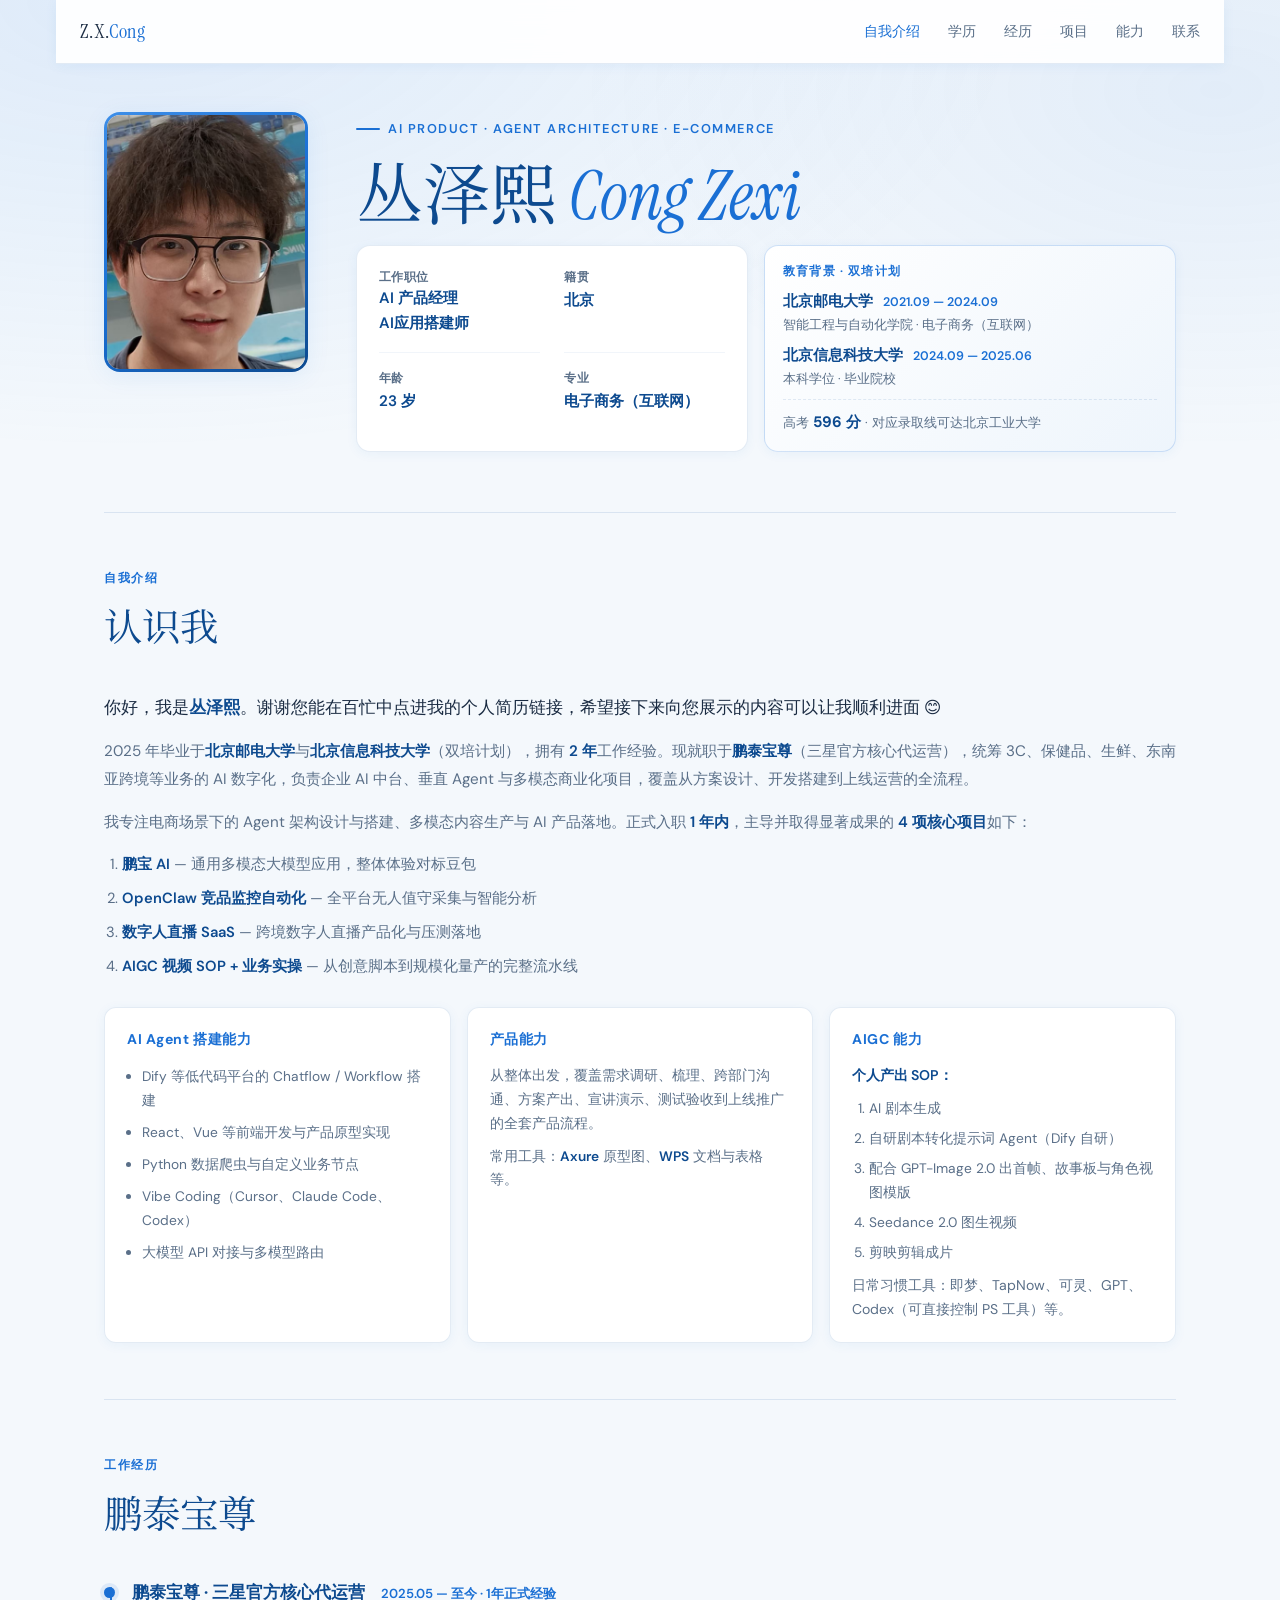
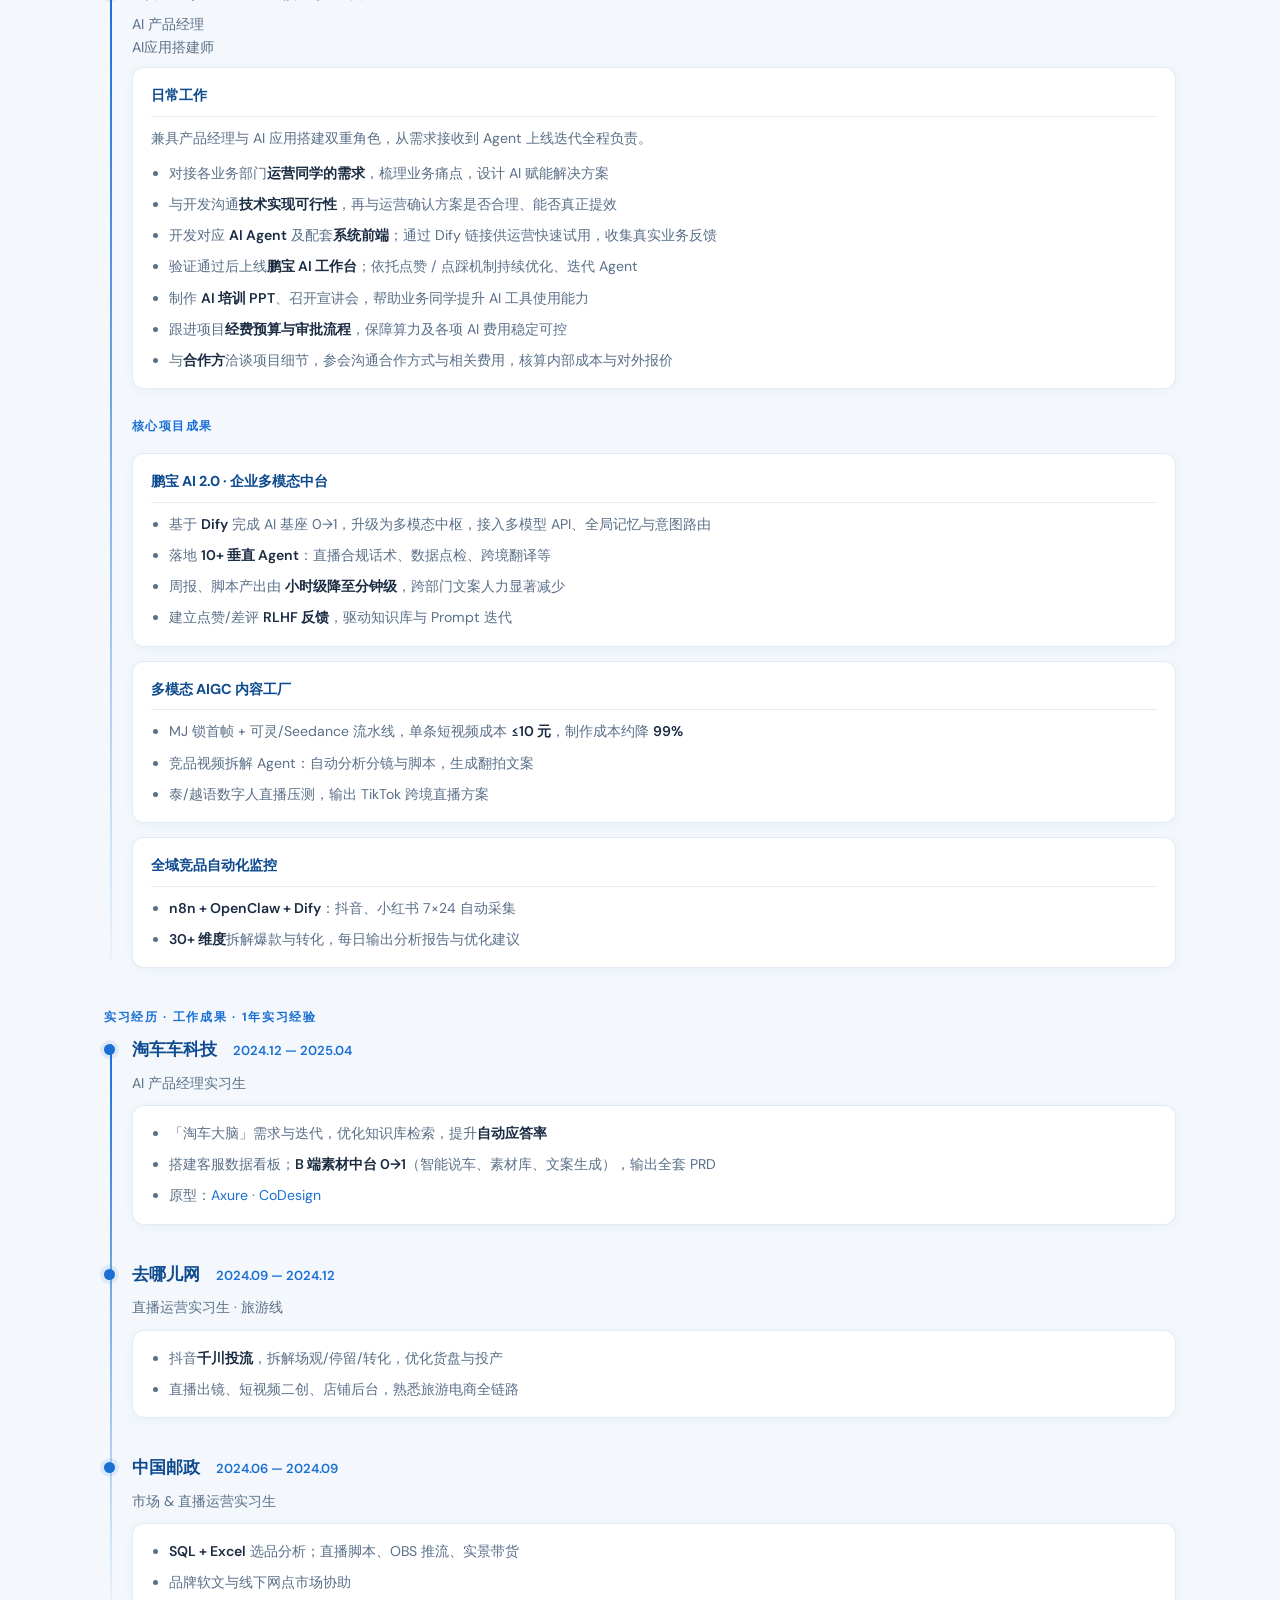
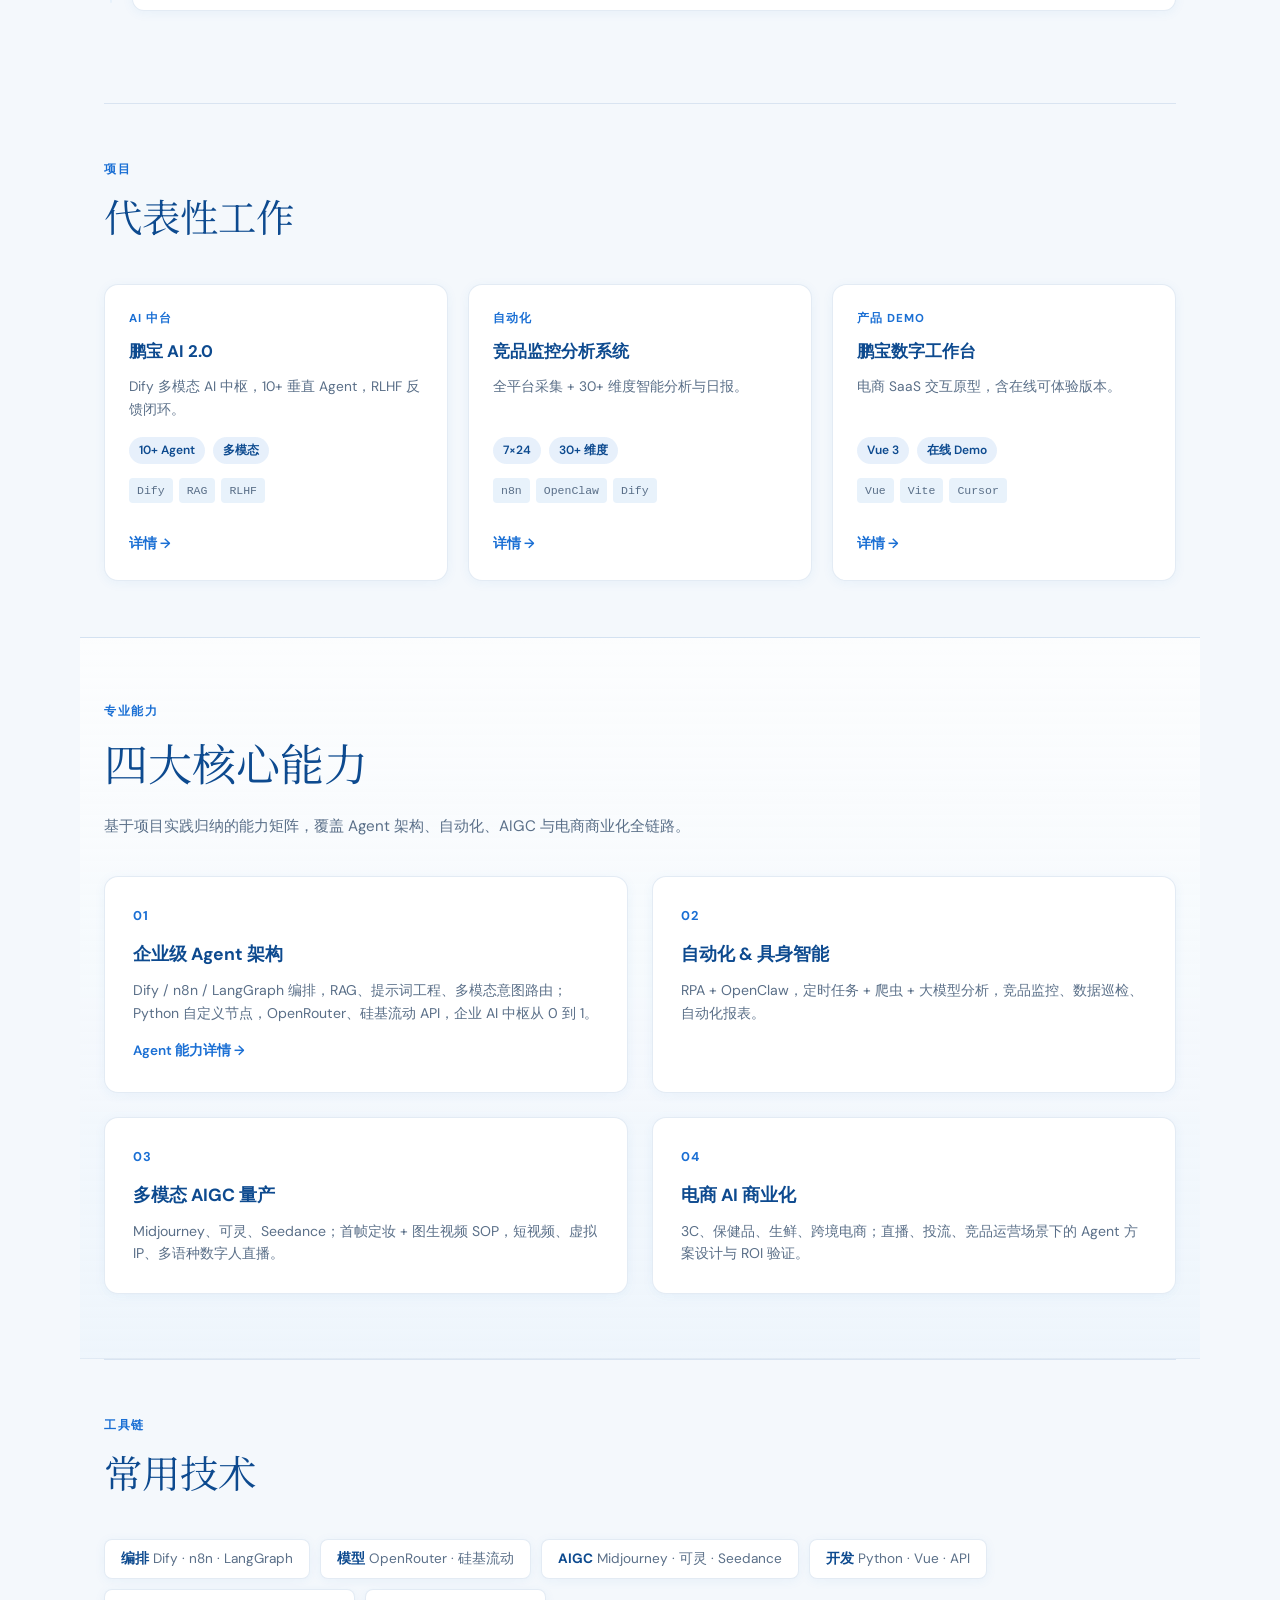
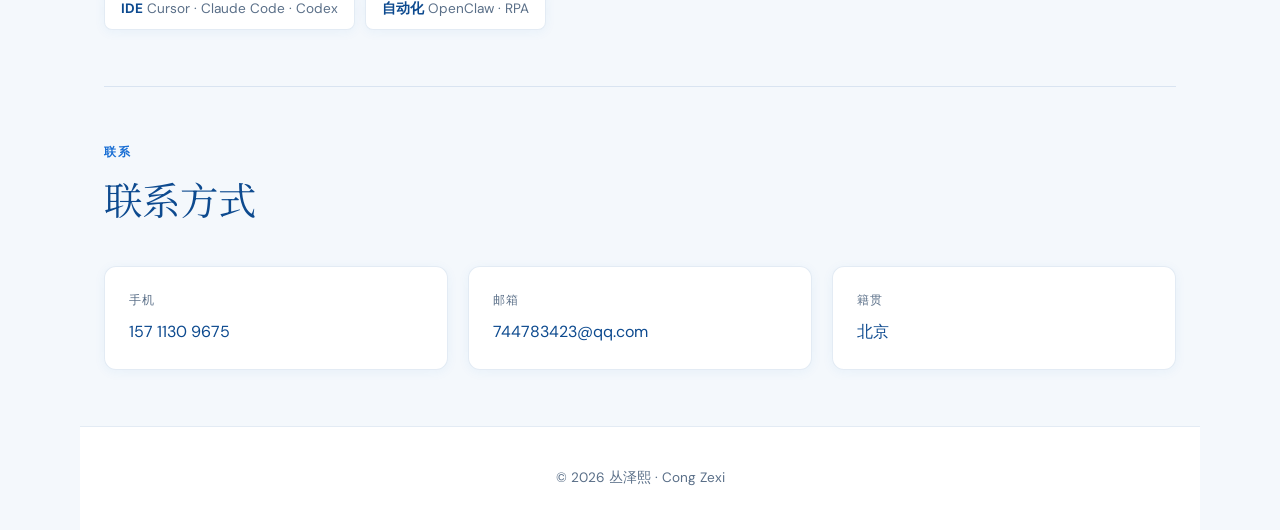
==== index.html @ 9f72c7e4 "Initial commit: personal resume site with project galleries Co-authored-by: Cursor <cursoragent@curs" ====
<!DOCTYPE html>
<html lang="zh-CN">
<head>
  <meta charset="UTF-8" />
  <meta name="viewport" content="width=device-width, initial-scale=1.0" />
  <meta name="description" content="丛泽熙 — AI 产品经理 & AI应用搭建师" />
  <title>丛泽熙 · AI 产品经理 & AI应用搭建师</title>
  <link rel="stylesheet" href="css/main.css" />
</head>
<body>
  <nav class="site-nav">
    <a class="brand" href="index.html">Z.X.<span>Cong</span></a>
    <button class="nav-toggle" aria-label="菜单">☰</button>
    <ul class="nav-links">
      <li><a href="#about" class="active">自我介绍</a></li>
      <li><a href="#education">学历</a></li>
      <li><a href="#experience">经历</a></li>
      <li><a href="#projects">项目</a></li>
      <li><a href="#capabilities">能力</a></li>
      <li><a href="#contact">联系</a></li>
    </ul>
  </nav>

  <main class="wrap">
    <header class="hero reveal">
      <div class="hero-photo-col">
        <div class="hero-photo-frame">
          <div class="hero-photo-inner">
            <img class="hero-photo" src="images/profile.png" alt="丛泽熙" width="198" height="254" />
          </div>
        </div>
      </div>
      <div class="hero-main">
        <div class="hero-eyebrow">AI Product · Agent Architecture · E-commerce</div>
        <h1>丛泽熙 <em>Cong Zexi</em></h1>

        <div class="hero-profile-grid">
          <dl class="basic-info">
            <div><dt>工作职位</dt><dd class="role-lines"><span>AI 产品经理</span><span>AI应用搭建师</span></dd></div>
            <div><dt>籍贯</dt><dd>北京</dd></div>
            <div><dt>年龄</dt><dd>23 岁</dd></div>
            <div><dt>专业</dt><dd>电子商务（互联网）</dd></div>
          </dl>
          <div class="hero-edu-card" id="education">
            <div class="hero-edu-label">教育背景 · 双培计划</div>
            <p class="hero-edu-line"><strong>北京邮电大学</strong> <span>2021.09 — 2024.09</span></p>
            <p class="hero-edu-sub">智能工程与自动化学院 · 电子商务（互联网）</p>
            <p class="hero-edu-line"><strong>北京信息科技大学</strong> <span>2024.09 — 2025.06</span></p>
            <p class="hero-edu-sub">本科学位 · 毕业院校</p>
            <p class="hero-edu-score">高考 <strong>596 分</strong> · 对应录取线可达北京工业大学</p>
          </div>
        </div>
      </div>
    </header>

    <section id="about">
      <div class="section-label">自我介绍</div>
      <h2 class="section-title">认识我</h2>
      <div class="about-prose">
        <p class="intro-greeting">你好，我是<strong>丛泽熙</strong>。谢谢您能在百忙中点进我的个人简历链接，希望接下来向您展示的内容可以让我顺利进面 😊</p>
        <p>
          2025 年毕业于<strong>北京邮电大学</strong>与<strong>北京信息科技大学</strong>（双培计划），拥有 <strong>2 年</strong>工作经验。现就职于<strong>鹏泰宝尊</strong>（三星官方核心代运营），统筹 3C、保健品、生鲜、东南亚跨境等业务的 AI 数字化，负责企业 AI 中台、垂直 Agent 与多模态商业化项目，覆盖从方案设计、开发搭建到上线运营的全流程。
        </p>
        <p>
          我专注电商场景下的 Agent 架构设计与搭建、多模态内容生产与 AI 产品落地。正式入职 <strong>1 年内</strong>，主导并取得显著成果的 <strong>4 项核心项目</strong>如下：
        </p>
        <ol class="intro-list intro-list-num">
          <li><strong>鹏宝 AI</strong> — 通用多模态大模型应用，整体体验对标豆包</li>
          <li><strong>OpenClaw 竞品监控自动化</strong> — 全平台无人值守采集与智能分析</li>
          <li><strong>数字人直播 SaaS</strong> — 跨境数字人直播产品化与压测落地</li>
          <li><strong>AIGC 视频 SOP + 业务实操</strong> — 从创意脚本到规模化量产的完整流水线</li>
        </ol>

        <div class="intro-blocks">
          <div class="intro-block">
            <h3>AI Agent 搭建能力</h3>
            <ul class="intro-list">
              <li>Dify 等低代码平台的 Chatflow / Workflow 搭建</li>
              <li>React、Vue 等前端开发与产品原型实现</li>
              <li>Python 数据爬虫与自定义业务节点</li>
              <li>Vibe Coding（Cursor、Claude Code、Codex）</li>
              <li>大模型 API 对接与多模型路由</li>
            </ul>
          </div>
          <div class="intro-block">
            <h3>产品能力</h3>
            <p>从整体出发，覆盖需求调研、梳理、跨部门沟通、方案产出、宣讲演示、测试验收到上线推广的全套产品流程。</p>
            <p class="intro-tools">常用工具：<strong>Axure</strong> 原型图、<strong>WPS</strong> 文档与表格等。</p>
          </div>
          <div class="intro-block">
            <h3>AIGC 能力</h3>
            <p><strong>个人产出 SOP：</strong></p>
            <ol class="intro-list intro-sop">
              <li>AI 剧本生成</li>
              <li>自研剧本转化提示词 Agent（Dify 自研）</li>
              <li>配合 GPT-Image 2.0 出首帧、故事板与角色视图模版</li>
              <li>Seedance 2.0 图生视频</li>
              <li>剪映剪辑成片</li>
            </ol>
            <p class="intro-tools">日常习惯工具：即梦、TapNow、可灵、GPT、Codex（可直接控制 PS 工具）等。</p>
          </div>
        </div>
      </div>
    </section>

    <section id="experience">
      <div class="section-label">工作经历</div>
      <h2 class="section-title">鹏泰宝尊</h2>
      <div class="timeline">
        <article class="tl-item">
          <div class="tl-head"><h3>鹏泰宝尊 · 三星官方核心代运营</h3><span class="tl-time">2025.05 — 至今 · 1年正式经验</span></div>
          <p class="tl-role role-lines"><span>AI 产品经理</span><span>AI应用搭建师</span></p>

          <div class="result-block">
            <h4 class="result-title">日常工作</h4>
            <p class="daily-lead">兼具产品经理与 AI 应用搭建双重角色，从需求接收到 Agent 上线迭代全程负责。</p>
            <ul class="result-list">
              <li>对接各业务部门<strong>运营同学的需求</strong>，梳理业务痛点，设计 AI 赋能解决方案</li>
              <li>与开发沟通<strong>技术实现可行性</strong>，再与运营确认方案是否合理、能否真正提效</li>
              <li>开发对应 <strong>AI Agent</strong> 及配套<strong>系统前端</strong>；通过 Dify 链接供运营快速试用，收集真实业务反馈</li>
              <li>验证通过后上线<strong>鹏宝 AI 工作台</strong>；依托点赞 / 点踩机制持续优化、迭代 Agent</li>
              <li>制作 <strong>AI 培训 PPT</strong>、召开宣讲会，帮助业务同学提升 AI 工具使用能力</li>
              <li>跟进项目<strong>经费预算与审批流程</strong>，保障算力及各项 AI 费用稳定可控</li>
              <li>与<strong>合作方</strong>洽谈项目细节，参会沟通合作方式与相关费用，核算内部成本与对外报价</li>
            </ul>
          </div>

          <p class="result-divider-label">核心项目成果</p>

          <div class="result-block">
            <h4 class="result-title">鹏宝 AI 2.0 · 企业多模态中台</h4>
            <ul class="result-list">
              <li>基于 <strong>Dify</strong> 完成 AI 基座 0→1，升级为多模态中枢，接入多模型 API、全局记忆与意图路由</li>
              <li>落地 <strong>10+ 垂直 Agent</strong>：直播合规话术、数据点检、跨境翻译等</li>
              <li>周报、脚本产出由 <strong>小时级降至分钟级</strong>，跨部门文案人力显著减少</li>
              <li>建立点赞/差评 <strong>RLHF 反馈</strong>，驱动知识库与 Prompt 迭代</li>
            </ul>
          </div>
          <div class="result-block">
            <h4 class="result-title">多模态 AIGC 内容工厂</h4>
            <ul class="result-list">
              <li>MJ 锁首帧 + 可灵/Seedance 流水线，单条短视频成本 <strong>≤10 元</strong>，制作成本约降 <strong>99%</strong></li>
              <li>竞品视频拆解 Agent：自动分析分镜与脚本，生成翻拍文案</li>
              <li>泰/越语数字人直播压测，输出 TikTok 跨境直播方案</li>
            </ul>
          </div>
          <div class="result-block">
            <h4 class="result-title">全域竞品自动化监控</h4>
            <ul class="result-list">
              <li><strong>n8n + OpenClaw + Dify</strong>：抖音、小红书 7×24 自动采集</li>
              <li><strong>30+ 维度</strong>拆解爆款与转化，每日输出分析报告与优化建议</li>
            </ul>
          </div>
        </article>
      </div>

      <div class="section-label section-label-spaced">实习经历 · 工作成果 · 1年实习经验</div>
      <div class="timeline">
        <article class="tl-item">
          <div class="tl-head"><h3>淘车车科技</h3><span class="tl-time">2024.12 — 2025.04</span></div>
          <p class="tl-role">AI 产品经理实习生</p>
          <div class="result-block">
            <ul class="result-list">
              <li>「淘车大脑」需求与迭代，优化知识库检索，提升<strong>自动应答率</strong></li>
              <li>搭建客服数据看板；<strong>B 端素材中台 0→1</strong>（智能说车、素材库、文案生成），输出全套 PRD</li>
              <li>原型：<a href="https://lww6ca.axshare.com" target="_blank" rel="noopener">Axure</a> · <a href="https://codesign.qq.com/s/538182688242400" target="_blank" rel="noopener">CoDesign</a></li>
            </ul>
          </div>
        </article>
        <article class="tl-item">
          <div class="tl-head"><h3>去哪儿网</h3><span class="tl-time">2024.09 — 2024.12</span></div>
          <p class="tl-role">直播运营实习生 · 旅游线</p>
          <div class="result-block">
            <ul class="result-list">
              <li>抖音<strong>千川投流</strong>，拆解场观/停留/转化，优化货盘与投产</li>
              <li>直播出镜、短视频二创、店铺后台，熟悉旅游电商全链路</li>
            </ul>
          </div>
        </article>
        <article class="tl-item">
          <div class="tl-head"><h3>中国邮政</h3><span class="tl-time">2024.06 — 2024.09</span></div>
          <p class="tl-role">市场 & 直播运营实习生</p>
          <div class="result-block">
            <ul class="result-list">
              <li><strong>SQL + Excel</strong> 选品分析；直播脚本、OBS 推流、实景带货</li>
              <li>品牌软文与线下网点市场协助</li>
            </ul>
          </div>
        </article>
      </div>
    </section>

    <section id="projects">
      <div class="section-label">项目</div>
      <h2 class="section-title">代表性工作</h2>
      <div class="proj-grid">
        <a class="proj-card" href="projects/pengbao-ai2.html">
          <div class="proj-tag">AI 中台</div>
          <h3>鹏宝 AI 2.0</h3>
          <p>Dify 多模态 AI 中枢，10+ 垂直 Agent，RLHF 反馈闭环。</p>
          <div class="proj-metrics"><span>10+ Agent</span><span>多模态</span></div>
          <div class="proj-stack"><code>Dify</code><code>RAG</code><code>RLHF</code></div>
          <span class="cap-link">详情 →</span>
        </a>
        <a class="proj-card" href="projects/competitor-monitor.html">
          <div class="proj-tag">自动化</div>
          <h3>竞品监控分析系统</h3>
          <p>全平台采集 + 30+ 维度智能分析与日报。</p>
          <div class="proj-metrics"><span>7×24</span><span>30+ 维度</span></div>
          <div class="proj-stack"><code>n8n</code><code>OpenClaw</code><code>Dify</code></div>
          <span class="cap-link">详情 →</span>
        </a>
        <a class="proj-card" href="projects/digital-workbench.html">
          <div class="proj-tag">产品 Demo</div>
          <h3>鹏宝数字工作台</h3>
          <p>电商 SaaS 交互原型，含在线可体验版本。</p>
          <div class="proj-metrics"><span>Vue 3</span><span>在线 Demo</span></div>
          <div class="proj-stack"><code>Vue</code><code>Vite</code><code>Cursor</code></div>
          <span class="cap-link">详情 →</span>
        </a>
      </div>
    </section>

    <section id="capabilities" class="section-capabilities">
      <div class="section-head-cap">
        <div class="section-label">专业能力</div>
        <h2 class="section-title section-title-lg">四大核心能力</h2>
        <p class="section-desc">基于项目实践归纳的能力矩阵，覆盖 Agent 架构、自动化、AIGC 与电商商业化全链路。</p>
      </div>
      <div class="cap-grid cap-grid-lg">
        <a class="cap-card cap-card-lg" href="capabilities/agent.html">
          <div class="cap-num">01</div>
          <h3>企业级 Agent 架构</h3>
          <p>Dify / n8n / LangGraph 编排，RAG、提示词工程、多模态意图路由；Python 自定义节点，OpenRouter、硅基流动 API，企业 AI 中枢从 0 到 1。</p>
          <span class="cap-link">Agent 能力详情 →</span>
        </a>
        <div class="cap-card cap-card-lg">
          <div class="cap-num">02</div>
          <h3>自动化 & 具身智能</h3>
          <p>RPA + OpenClaw，定时任务 + 爬虫 + 大模型分析，竞品监控、数据巡检、自动化报表。</p>
        </div>
        <div class="cap-card cap-card-lg">
          <div class="cap-num">03</div>
          <h3>多模态 AIGC 量产</h3>
          <p>Midjourney、可灵、Seedance；首帧定妆 + 图生视频 SOP，短视频、虚拟 IP、多语种数字人直播。</p>
        </div>
        <div class="cap-card cap-card-lg">
          <div class="cap-num">04</div>
          <h3>电商 AI 商业化</h3>
          <p>3C、保健品、生鲜、跨境电商；直播、投流、竞品运营场景下的 Agent 方案设计与 ROI 验证。</p>
        </div>
      </div>
    </section>

    <section id="tech">
      <div class="section-label">工具链</div>
      <h2 class="section-title">常用技术</h2>
      <div class="tech-grid">
        <span class="tech-pill"><strong>编排</strong> Dify · n8n · LangGraph</span>
        <span class="tech-pill"><strong>模型</strong> OpenRouter · 硅基流动</span>
        <span class="tech-pill"><strong>AIGC</strong> Midjourney · 可灵 · Seedance</span>
        <span class="tech-pill"><strong>开发</strong> Python · Vue · API</span>
        <span class="tech-pill"><strong>IDE</strong> Cursor · Claude Code · Codex</span>
        <span class="tech-pill"><strong>自动化</strong> OpenClaw · RPA</span>
      </div>
    </section>

    <section id="contact">
      <div class="section-label">联系</div>
      <h2 class="section-title">联系方式</h2>
      <div class="contact-grid">
        <div class="contact-item"><div class="label">手机</div><a href="tel:15711309675">157 1130 9675</a></div>
        <div class="contact-item"><div class="label">邮箱</div><a href="mailto:744783423@qq.com">744783423@qq.com</a></div>
        <div class="contact-item"><div class="label">籍贯</div><span>北京</span></div>
      </div>
    </section>
  </main>

  <footer class="site-footer wrap">© 2026 丛泽熙 · Cong Zexi</footer>
  <script src="js/main.js"></script>
</body>
</html>
---- css/main.css ----
/* 丛泽熙 · 个人简历站 — 蓝白清爽风 */
@import url('https://fonts.googleapis.com/css2?family=Instrument+Serif:ital@0;1&family=DM+Sans:ital,opsz,wght@0,9..40,400;0,9..40,500;0,9..40,600;0,9..40,700&family=Noto+Serif+SC:wght@500;600;700&display=swap');

:root {
  --bg: #f4f8fc;
  --bg-white: #ffffff;
  --bg-soft: #e8f2fb;
  --border: rgba(30, 90, 160, 0.12);
  --text: #1a2b42;
  --text-muted: #5a6f88;
  --accent: #1a6fd4;
  --accent-light: #3d8ee8;
  --accent-dim: rgba(26, 111, 212, 0.1);
  --accent-deep: #0d4a8f;
  --highlight: #e3f0ff;
  --serif: 'Instrument Serif', 'Noto Serif SC', Georgia, serif;
  --sans: 'DM Sans', 'Noto Sans SC', system-ui, sans-serif;
  --max: 1120px;
  --nav-h: 64px;
  --shadow: 0 4px 24px rgba(26, 111, 212, 0.08);
  --shadow-sm: 0 2px 12px rgba(26, 111, 212, 0.06);
}

*, *::before, *::after { box-sizing: border-box; margin: 0; padding: 0; }

html { scroll-behavior: smooth; font-size: 16px; }

body {
  font-family: var(--sans);
  background: var(--bg);
  color: var(--text);
  line-height: 1.65;
  -webkit-font-smoothing: antialiased;
}

body::before {
  content: '';
  position: fixed;
  inset: 0;
  background:
    radial-gradient(ellipse 70% 50% at 10% 0%, rgba(61, 142, 232, 0.12), transparent),
    radial-gradient(ellipse 50% 40% at 95% 10%, rgba(26, 111, 212, 0.08), transparent);
  pointer-events: none;
  z-index: 0;
}

a { color: var(--accent); text-decoration: none; transition: color 0.2s; }
a:hover { color: var(--accent-deep); }

.wrap {
  position: relative;
  z-index: 1;
  max-width: var(--max);
  margin: 0 auto;
  padding: 0 24px;
}

.site-nav {
  position: sticky;
  top: 0;
  z-index: 100;
  height: var(--nav-h);
  display: flex;
  align-items: center;
  justify-content: space-between;
  padding: 0 24px;
  max-width: calc(var(--max) + 48px);
  margin: 0 auto;
  background: rgba(255, 255, 255, 0.92);
  backdrop-filter: blur(12px);
  border-bottom: 1px solid var(--border);
  box-shadow: var(--shadow-sm);
}

.brand {
  font-family: var(--serif);
  font-size: 1.25rem;
  color: var(--text);
  letter-spacing: 0.02em;
}

.brand span { color: var(--accent); }

.nav-links { display: flex; gap: 28px; list-style: none; }

.nav-links a {
  color: var(--text-muted);
  font-size: 0.9rem;
  font-weight: 500;
}

.nav-links a:hover,
.nav-links a.active { color: var(--accent); }

.nav-toggle {
  display: none;
  background: var(--bg-white);
  border: 1px solid var(--border);
  color: var(--accent);
  padding: 6px 10px;
  border-radius: 6px;
  cursor: pointer;
  font-size: 1.1rem;
}

.hero {
  padding: 48px 0 40px;
  display: grid;
  grid-template-columns: auto 1fr;
  gap: 48px;
  align-items: start;
}

.hero-photo-col { flex-shrink: 0; }

.hero-photo-frame {
  width: 204px;
  padding: 3px;
  border-radius: 16px;
  background: linear-gradient(145deg, #3d8ee8 0%, #1a6fd4 50%, #0d4a8f 100%);
  box-shadow: var(--shadow);
}

.hero-photo-inner {
  border-radius: 13px;
  overflow: hidden;
  background: var(--bg-white);
  line-height: 0;
}

.hero-photo {
  width: 198px;
  height: 254px;
  object-fit: cover;
  object-position: center 22%;
  display: block;
}

.hero-main { min-width: 0; }

.hero-profile-grid {
  display: grid;
  grid-template-columns: 1fr 1.05fr;
  gap: 16px;
  margin-bottom: 20px;
  align-items: stretch;
}

.basic-info {
  display: grid;
  grid-template-columns: repeat(2, 1fr);
  gap: 12px 24px;
  background: var(--bg-white);
  border: 1px solid var(--border);
  border-radius: 14px;
  padding: 18px 22px;
  box-shadow: var(--shadow-sm);
}

.basic-info > div {
  padding: 4px 0;
  border-bottom: 1px solid rgba(30, 90, 160, 0.06);
}

.basic-info > div:nth-child(odd) { padding-right: 12px; }
.basic-info > div:nth-last-child(-n+2) { border-bottom: none; }

.basic-info dt {
  font-size: 0.75rem;
  color: var(--text-muted);
  font-weight: 600;
  letter-spacing: 0.04em;
}

.basic-info dd {
  font-size: 0.95rem;
  color: var(--accent-deep);
  font-weight: 600;
  margin: 0 0 8px;
}

.role-lines {
  display: flex;
  flex-direction: column;
  gap: 4px;
  line-height: 1.35;
}

.role-lines span {
  display: block;
}

.tl-role.role-lines {
  margin-bottom: 10px;
}

.hero-edu-card {
  background: linear-gradient(135deg, #ffffff 0%, #eef5fc 100%);
  border: 1px solid rgba(26, 111, 212, 0.2);
  border-radius: 14px;
  padding: 16px 18px;
  box-shadow: var(--shadow-sm);
}

.hero-edu-label {
  font-size: 0.72rem;
  font-weight: 700;
  letter-spacing: 0.1em;
  text-transform: uppercase;
  color: var(--accent);
  margin-bottom: 10px;
}

.hero-edu-line {
  font-size: 0.92rem;
  color: var(--accent-deep);
  margin-bottom: 2px;
  line-height: 1.4;
}

.hero-edu-line span {
  font-size: 0.78rem;
  color: var(--accent);
  font-weight: 600;
  margin-left: 6px;
}

.hero-edu-sub {
  font-size: 0.8rem;
  color: var(--text-muted);
  margin-bottom: 10px;
}

.hero-edu-score {
  margin-top: 10px;
  padding-top: 10px;
  border-top: 1px dashed var(--border);
  font-size: 0.82rem;
  color: var(--text-muted);
}

.hero-edu-score strong {
  color: var(--accent-deep);
  font-size: 0.95rem;
}

.hero-eyebrow {
  display: inline-flex;
  align-items: center;
  gap: 8px;
  font-size: 0.8rem;
  font-weight: 600;
  letter-spacing: 0.12em;
  text-transform: uppercase;
  color: var(--accent);
  margin-bottom: 20px;
}

.hero-eyebrow::before {
  content: '';
  width: 24px;
  height: 2px;
  background: var(--accent);
  border-radius: 1px;
}

.hero h1 {
  font-family: var(--serif);
  font-size: clamp(2.8rem, 7vw, 4.2rem);
  font-weight: 400;
  line-height: 1.1;
  margin-bottom: 12px;
  color: var(--accent-deep);
}

.hero h1 em {
  font-style: italic;
  color: var(--accent);
}

.hero-sub {
  font-size: 1.05rem;
  color: var(--text-muted);
  max-width: 680px;
  margin-bottom: 14px;
}

.hero-sub strong { color: var(--text); }

.hero-tools {
  font-size: 0.95rem;
  color: var(--text-muted);
  line-height: 1.75;
  max-width: 680px;
  margin-bottom: 24px;
  padding: 14px 18px;
  background: var(--bg-white);
  border: 1px solid var(--border);
  border-radius: 12px;
  box-shadow: var(--shadow-sm);
}

.hero-tools strong { color: var(--accent-deep); }

.stats {
  display: grid;
  grid-template-columns: repeat(4, 1fr);
  gap: 16px;
}

.stat {
  background: var(--bg-white);
  border: 1px solid var(--border);
  border-radius: 12px;
  padding: 18px 16px;
  text-align: center;
  box-shadow: var(--shadow-sm);
  transition: transform 0.2s;
}

.stat:hover { transform: translateY(-1px); }

.stat-num {
  font-family: var(--serif);
  font-size: 2rem;
  color: var(--accent);
  line-height: 1;
  margin-bottom: 6px;
}

.stat-label { font-size: 0.8rem; color: var(--text-muted); }

section {
  padding: 56px 0;
  border-top: 1px solid var(--border);
}

.section-label {
  font-size: 0.75rem;
  font-weight: 700;
  letter-spacing: 0.14em;
  text-transform: uppercase;
  color: var(--accent);
  margin-bottom: 8px;
}

.section-title {
  font-family: var(--serif);
  font-size: clamp(1.8rem, 4vw, 2.4rem);
  font-weight: 400;
  color: var(--accent-deep);
  margin-bottom: 32px;
}

.section-label-spaced { margin-top: 40px; }

.about-prose { max-width: 100%; }

.about-prose p {
  color: var(--text-muted);
  font-size: 0.95rem;
  line-height: 1.8;
  margin-bottom: 16px;
}

.intro-greeting {
  font-size: 1.05rem !important;
  color: var(--text) !important;
}

.about-prose strong { color: var(--accent-deep); font-weight: 600; }

.intro-list {
  margin: 0 0 20px 0;
  padding-left: 1.25em;
  color: var(--text-muted);
  font-size: 0.92rem;
  line-height: 1.75;
}

.intro-list li { margin-bottom: 8px; }

.intro-list-num { margin-bottom: 28px; }

.intro-blocks {
  display: grid;
  grid-template-columns: repeat(3, 1fr);
  gap: 16px;
  margin-top: 8px;
}

.intro-block {
  background: var(--bg-white);
  border: 1px solid var(--border);
  border-radius: 12px;
  padding: 20px 22px;
  box-shadow: var(--shadow-sm);
}

.intro-block h3 {
  font-size: 0.88rem;
  font-weight: 700;
  color: var(--accent);
  margin-bottom: 12px;
  letter-spacing: 0.04em;
}

.intro-block p {
  font-size: 0.88rem;
  margin-bottom: 0;
  line-height: 1.7;
}

.intro-block p + p,
.intro-tools {
  margin-top: 10px;
  font-size: 0.86rem;
  line-height: 1.65;
}

.intro-block .intro-list {
  margin-bottom: 0;
  padding-left: 1.1em;
  font-size: 0.86rem;
}

.intro-block .intro-sop {
  margin: 8px 0 0;
  padding-left: 1.2em;
  font-size: 0.86rem;
}

.intro-block .intro-sop li { margin-bottom: 6px; }

.about-prose p:last-child { margin-bottom: 0; }

@media (max-width: 900px) {
  .intro-blocks { grid-template-columns: 1fr; }
}

.cap-grid { display: grid; grid-template-columns: repeat(2, 1fr); gap: 20px; }

.section-capabilities {
  padding: 64px 0;
  margin: 0 -24px;
  padding-left: 24px;
  padding-right: 24px;
  background: linear-gradient(180deg, rgba(255, 255, 255, 0.75) 0%, rgba(232, 242, 251, 0.5) 100%);
  border-top: 1px solid var(--border);
  border-bottom: 1px solid var(--border);
}

.section-head-cap {
  margin-bottom: 36px;
  max-width: 640px;
}

.section-title-lg {
  font-size: clamp(2rem, 4.5vw, 2.75rem) !important;
  margin-bottom: 12px !important;
}

.section-desc {
  font-size: 0.95rem;
  color: var(--text-muted);
  line-height: 1.7;
}

.cap-grid-lg { gap: 24px; }

.cap-card-lg {
  padding: 32px 30px;
}

.cap-card-lg h3 {
  font-size: 1.15rem;
  margin-bottom: 12px;
}

.cap-card-lg p {
  font-size: 0.92rem;
  line-height: 1.7;
}

.cap-card-lg .cap-num {
  font-size: 0.8rem;
  margin-bottom: 14px;
}

.cap-card {
  background: var(--bg-white);
  border: 1px solid var(--border);
  border-radius: 14px;
  padding: 28px;
  transition: box-shadow 0.25s, transform 0.25s, border-color 0.25s;
  display: block;
  color: inherit;
  box-shadow: var(--shadow-sm);
}

.cap-card:hover {
  border-color: rgba(26, 111, 212, 0.35);
  transform: translateY(-2px);
  box-shadow: var(--shadow);
}

.cap-num {
  font-size: 0.75rem;
  font-weight: 700;
  color: var(--accent);
  letter-spacing: 0.1em;
  margin-bottom: 12px;
}

.cap-card h3 { font-size: 1.1rem; margin-bottom: 10px; color: var(--accent-deep); }

.cap-card p { font-size: 0.88rem; color: var(--text-muted); line-height: 1.6; }

.cap-link {
  display: inline-flex;
  align-items: center;
  gap: 6px;
  margin-top: 16px;
  font-size: 0.85rem;
  font-weight: 600;
  color: var(--accent);
}

.timeline { position: relative; padding-left: 28px; }

.timeline::before {
  content: '';
  position: absolute;
  left: 6px;
  top: 8px;
  bottom: 8px;
  width: 2px;
  background: linear-gradient(180deg, var(--accent), var(--bg-soft));
  border-radius: 1px;
}

.tl-item { position: relative; margin-bottom: 36px; }

.tl-item::before {
  content: '';
  position: absolute;
  left: -28px;
  top: 8px;
  width: 11px;
  height: 11px;
  border-radius: 50%;
  background: var(--accent);
  box-shadow: 0 0 0 4px var(--accent-dim);
}

.tl-head {
  display: flex;
  flex-wrap: wrap;
  gap: 8px 16px;
  align-items: baseline;
  margin-bottom: 8px;
}

.tl-head h3 { font-size: 1.05rem; color: var(--accent-deep); }

.tl-time { font-size: 0.82rem; color: var(--accent); font-weight: 600; }

.tl-role { font-size: 0.88rem; color: var(--text-muted); margin-bottom: 10px; }

.result-block {
  background: var(--bg-white);
  border: 1px solid var(--border);
  border-radius: 12px;
  padding: 16px 18px;
  margin-bottom: 14px;
  box-shadow: var(--shadow-sm);
}

.result-block:last-child { margin-bottom: 0; }

.result-title {
  font-size: 0.9rem;
  font-weight: 700;
  color: var(--accent-deep);
  margin-bottom: 10px;
  padding-bottom: 8px;
  border-bottom: 1px solid var(--border);
}

.daily-lead {
  font-size: 0.88rem;
  color: var(--text-muted);
  line-height: 1.65;
  margin-bottom: 12px;
}

.result-divider-label {
  font-size: 0.75rem;
  font-weight: 700;
  letter-spacing: 0.12em;
  text-transform: uppercase;
  color: var(--accent);
  margin: 28px 0 16px;
}

.result-list {
  margin: 0;
  padding-left: 18px;
  list-style: disc;
}

.result-list li {
  color: var(--text-muted);
  font-size: 0.88rem;
  line-height: 1.65;
  margin-bottom: 8px;
}

.result-list li:last-child { margin-bottom: 0; }

.result-list strong { color: var(--text); font-weight: 600; }

.proj-grid {
  display: grid;
  grid-template-columns: repeat(3, 1fr);
  gap: 20px;
}

.proj-card {
  background: var(--bg-white);
  border: 1px solid var(--border);
  border-radius: 14px;
  padding: 24px;
  display: flex;
  flex-direction: column;
  color: inherit;
  transition: box-shadow 0.25s, border-color 0.25s;
  box-shadow: var(--shadow-sm);
}

.proj-card:hover {
  border-color: rgba(26, 111, 212, 0.3);
  box-shadow: var(--shadow);
}

.proj-tag {
  font-size: 0.72rem;
  font-weight: 700;
  letter-spacing: 0.08em;
  text-transform: uppercase;
  color: var(--accent);
  margin-bottom: 10px;
}

.proj-card h3 { font-size: 1.05rem; margin-bottom: 10px; color: var(--accent-deep); }

.proj-card p {
  font-size: 0.86rem;
  color: var(--text-muted);
  flex: 1;
  margin-bottom: 16px;
}

.proj-metrics { display: flex; flex-wrap: wrap; gap: 8px; margin-bottom: 14px; }

.proj-metrics span {
  font-size: 0.75rem;
  padding: 4px 10px;
  background: var(--accent-dim);
  color: var(--accent-deep);
  border-radius: 20px;
  font-weight: 600;
}

.proj-stack { display: flex; flex-wrap: wrap; gap: 6px; margin-bottom: 14px; }

.proj-stack code {
  font-size: 0.72rem;
  padding: 3px 8px;
  background: var(--bg-soft);
  border-radius: 4px;
  color: var(--text-muted);
}

.tech-grid { display: flex; flex-wrap: wrap; gap: 10px; }

.tech-pill {
  padding: 8px 16px;
  background: var(--bg-white);
  border: 1px solid var(--border);
  border-radius: 8px;
  font-size: 0.85rem;
  color: var(--text-muted);
  box-shadow: var(--shadow-sm);
}

.tech-pill strong { color: var(--accent-deep); }

.contact-grid {
  display: grid;
  grid-template-columns: repeat(3, 1fr);
  gap: 20px;
}

.contact-item {
  background: var(--bg-white);
  border: 1px solid var(--border);
  border-radius: 12px;
  padding: 24px;
  box-shadow: var(--shadow-sm);
}

.contact-item .label {
  font-size: 0.75rem;
  text-transform: uppercase;
  letter-spacing: 0.1em;
  color: var(--text-muted);
  margin-bottom: 8px;
}

.contact-item a,
.contact-item span {
  font-size: 1rem;
  color: var(--accent-deep);
  word-break: break-all;
}

.page-hero { padding: 48px 0 32px; }

.back-link {
  display: inline-flex;
  align-items: center;
  gap: 6px;
  font-size: 0.88rem;
  color: var(--text-muted);
  margin-bottom: 24px;
}

.back-link:hover { color: var(--accent); }

.page-hero h1 {
  font-family: var(--serif);
  font-size: clamp(2rem, 5vw, 3rem);
  font-weight: 400;
  line-height: 1.2;
  margin-bottom: 16px;
  color: var(--accent-deep);
}

.page-lead {
  font-size: 1.05rem;
  color: var(--text-muted);
  max-width: 720px;
  line-height: 1.75;
}

.mindmap {
  background: var(--bg-white);
  border: 1px solid var(--border);
  border-radius: 16px;
  padding: 32px;
  margin: 40px 0;
  overflow-x: auto;
  box-shadow: var(--shadow-sm);
}

.mindmap-inner {
  min-width: 680px;
  display: grid;
  grid-template-columns: repeat(5, 1fr);
  gap: 12px;
}

.mm-node {
  background: var(--bg-soft);
  border: 1px solid var(--border);
  border-radius: 10px;
  padding: 16px;
  font-size: 0.78rem;
  line-height: 1.5;
}

.mm-node h4 {
  font-size: 0.82rem;
  color: var(--accent-deep);
  margin-bottom: 8px;
  font-weight: 700;
}

.mm-node li { color: var(--text-muted); margin-left: 14px; margin-bottom: 4px; }

.content-block { margin-bottom: 48px; }

.content-block h2 {
  font-family: var(--serif);
  font-size: 1.6rem;
  font-weight: 400;
  color: var(--accent-deep);
  margin-bottom: 16px;
  padding-bottom: 12px;
  border-bottom: 1px solid var(--border);
}

.content-block h3 {
  font-size: 1rem;
  color: var(--accent);
  margin: 24px 0 10px;
}

.content-block p,
.content-block li {
  color: var(--text-muted);
  font-size: 0.95rem;
  margin-bottom: 12px;
}

.content-block ul { margin-left: 20px; }

.highlight-box {
  background: var(--highlight);
  border-left: 3px solid var(--accent);
  padding: 16px 20px;
  border-radius: 0 10px 10px 0;
  margin: 20px 0;
  font-size: 0.92rem;
  color: var(--text-muted);
}

.highlight-box strong { color: var(--accent-deep); }

.project-demo-link {
  display: inline-block;
  font-size: 1rem;
  font-weight: 600;
  word-break: break-all;
  margin-bottom: 8px;
}

.project-demo-note {
  font-size: 0.88rem;
  color: var(--text-muted);
  margin-bottom: 10px;
}

.project-demo-tip {
  font-size: 0.82rem;
  color: var(--text-muted);
  margin-bottom: 24px;
  padding: 10px 14px;
  background: var(--highlight);
  border-left: 3px solid var(--accent);
  border-radius: 0 8px 8px 0;
  line-height: 1.6;
}

.project-gallery {
  display: grid;
  grid-template-columns: repeat(2, 1fr);
  gap: 20px;
  margin-top: 8px;
}

.project-shot {
  margin: 0;
  background: var(--bg-white);
  border: 1px solid var(--border);
  border-radius: 12px;
  overflow: hidden;
  box-shadow: var(--shadow-sm);
}

.project-shot img {
  display: block;
  width: 100%;
  height: auto;
  vertical-align: top;
}

.project-shot figcaption {
  padding: 12px 14px;
  font-size: 0.82rem;
  color: var(--text-muted);
  line-height: 1.5;
  border-top: 1px solid var(--border);
}

@media (max-width: 768px) {
  .project-gallery { grid-template-columns: 1fr; }
}

.project-gallery-4 {
  grid-template-columns: repeat(2, 1fr);
}

@media (max-width: 900px) {
  .project-gallery-4 { grid-template-columns: 1fr; }
}

.site-footer {
  padding: 40px 0;
  border-top: 1px solid var(--border);
  text-align: center;
  font-size: 0.85rem;
  color: var(--text-muted);
  background: var(--bg-white);
}

.reveal {
  opacity: 0;
  transform: translateY(16px);
  animation: reveal 0.7s ease forwards;
}

@keyframes reveal {
  to { opacity: 1; transform: translateY(0); }
}

@media (max-width: 900px) {
  .hero {
    grid-template-columns: 1fr;
    justify-items: center;
    text-align: center;
    gap: 28px;
  }
  .hero-photo-col { margin: 0 auto; }
  .hero-main { width: 100%; }
  .hero-profile-grid { grid-template-columns: 1fr; }
  .basic-info { text-align: left; }
  .stats { grid-template-columns: repeat(2, 1fr); }
  .section-capabilities { margin: 0; padding-left: 0; padding-right: 0; }
  .cap-grid,
  .cap-grid-lg,
  .proj-grid,
  .contact-grid { grid-template-columns: 1fr; }
  .mindmap-inner { grid-template-columns: 1fr; min-width: 0; }
}

@media (max-width: 640px) {
  .nav-links { display: none; }
  .nav-links.open {
    display: flex;
    flex-direction: column;
    position: absolute;
    top: var(--nav-h);
    left: 0;
    right: 0;
    background: var(--bg-white);
    padding: 20px 24px;
    border-bottom: 1px solid var(--border);
    gap: 16px;
    box-shadow: var(--shadow);
  }
  .nav-toggle { display: block; }
  .stats { grid-template-columns: 1fr 1fr; }
}
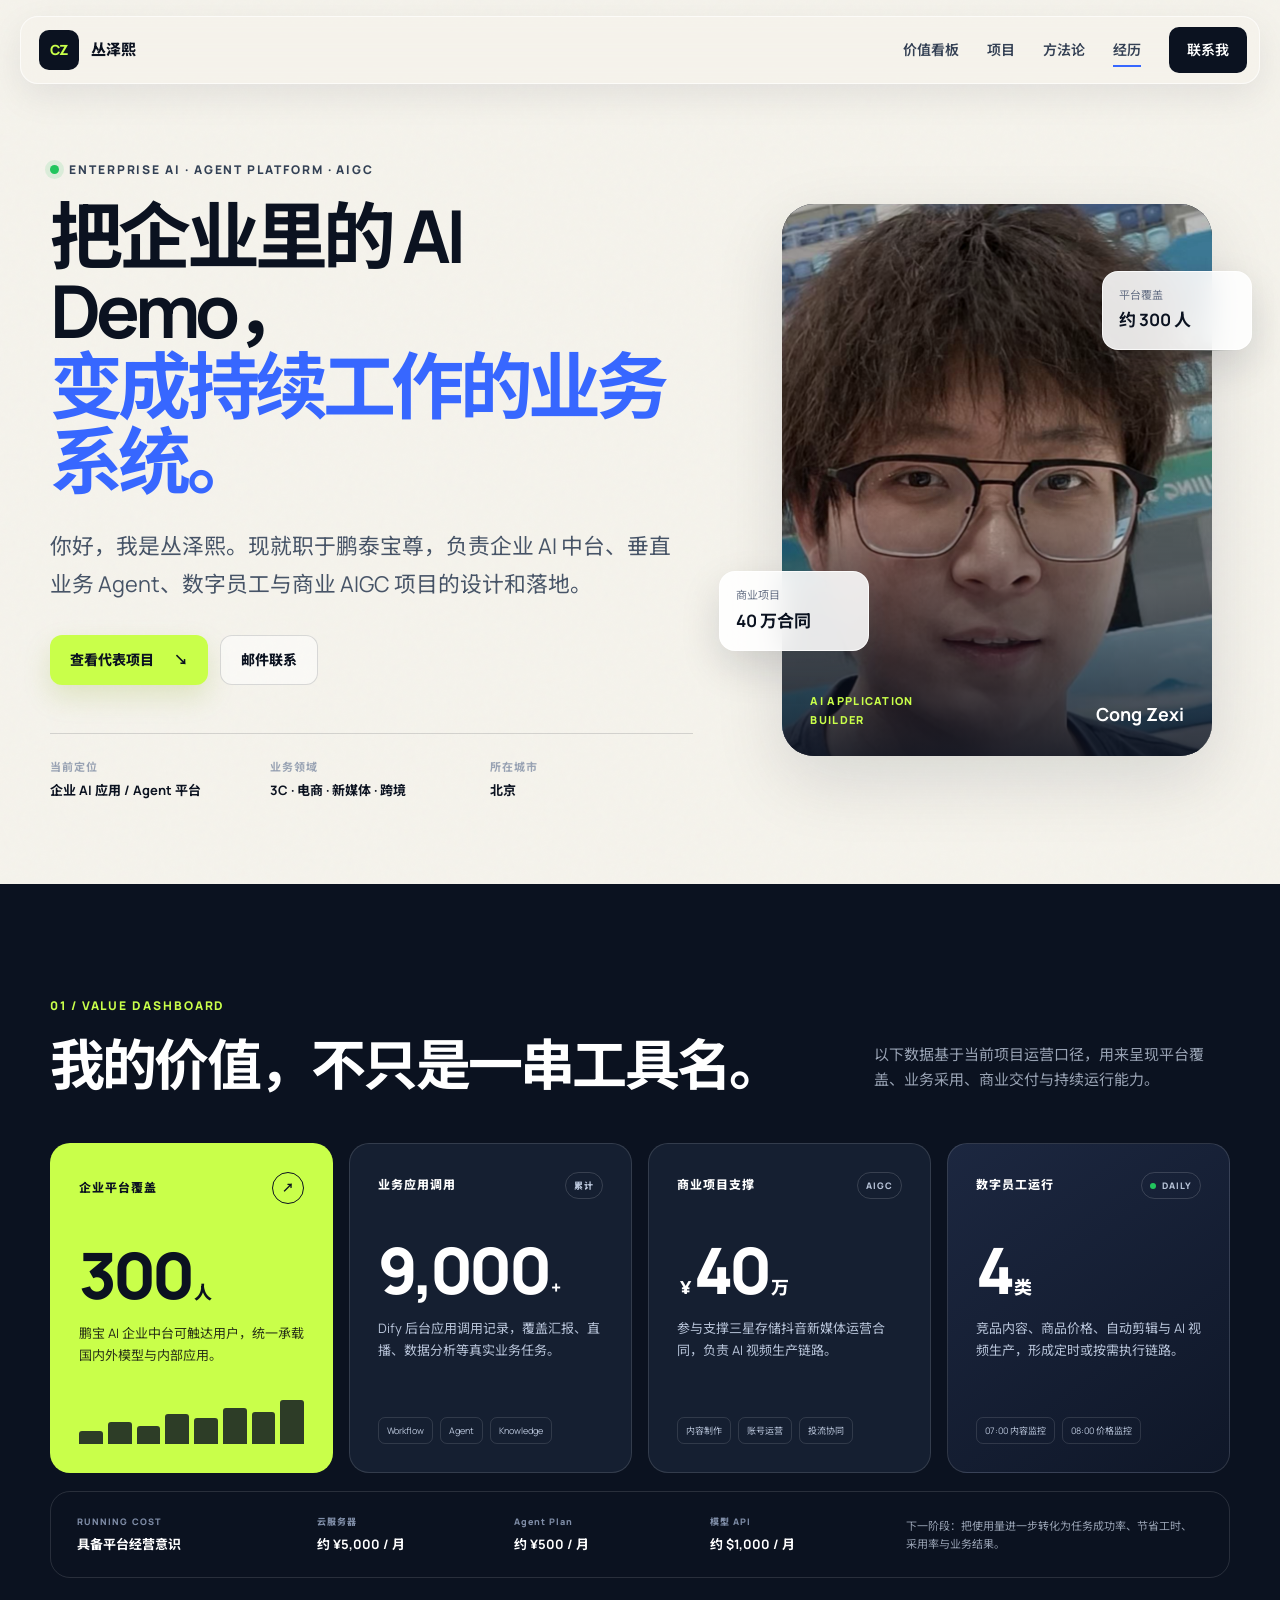
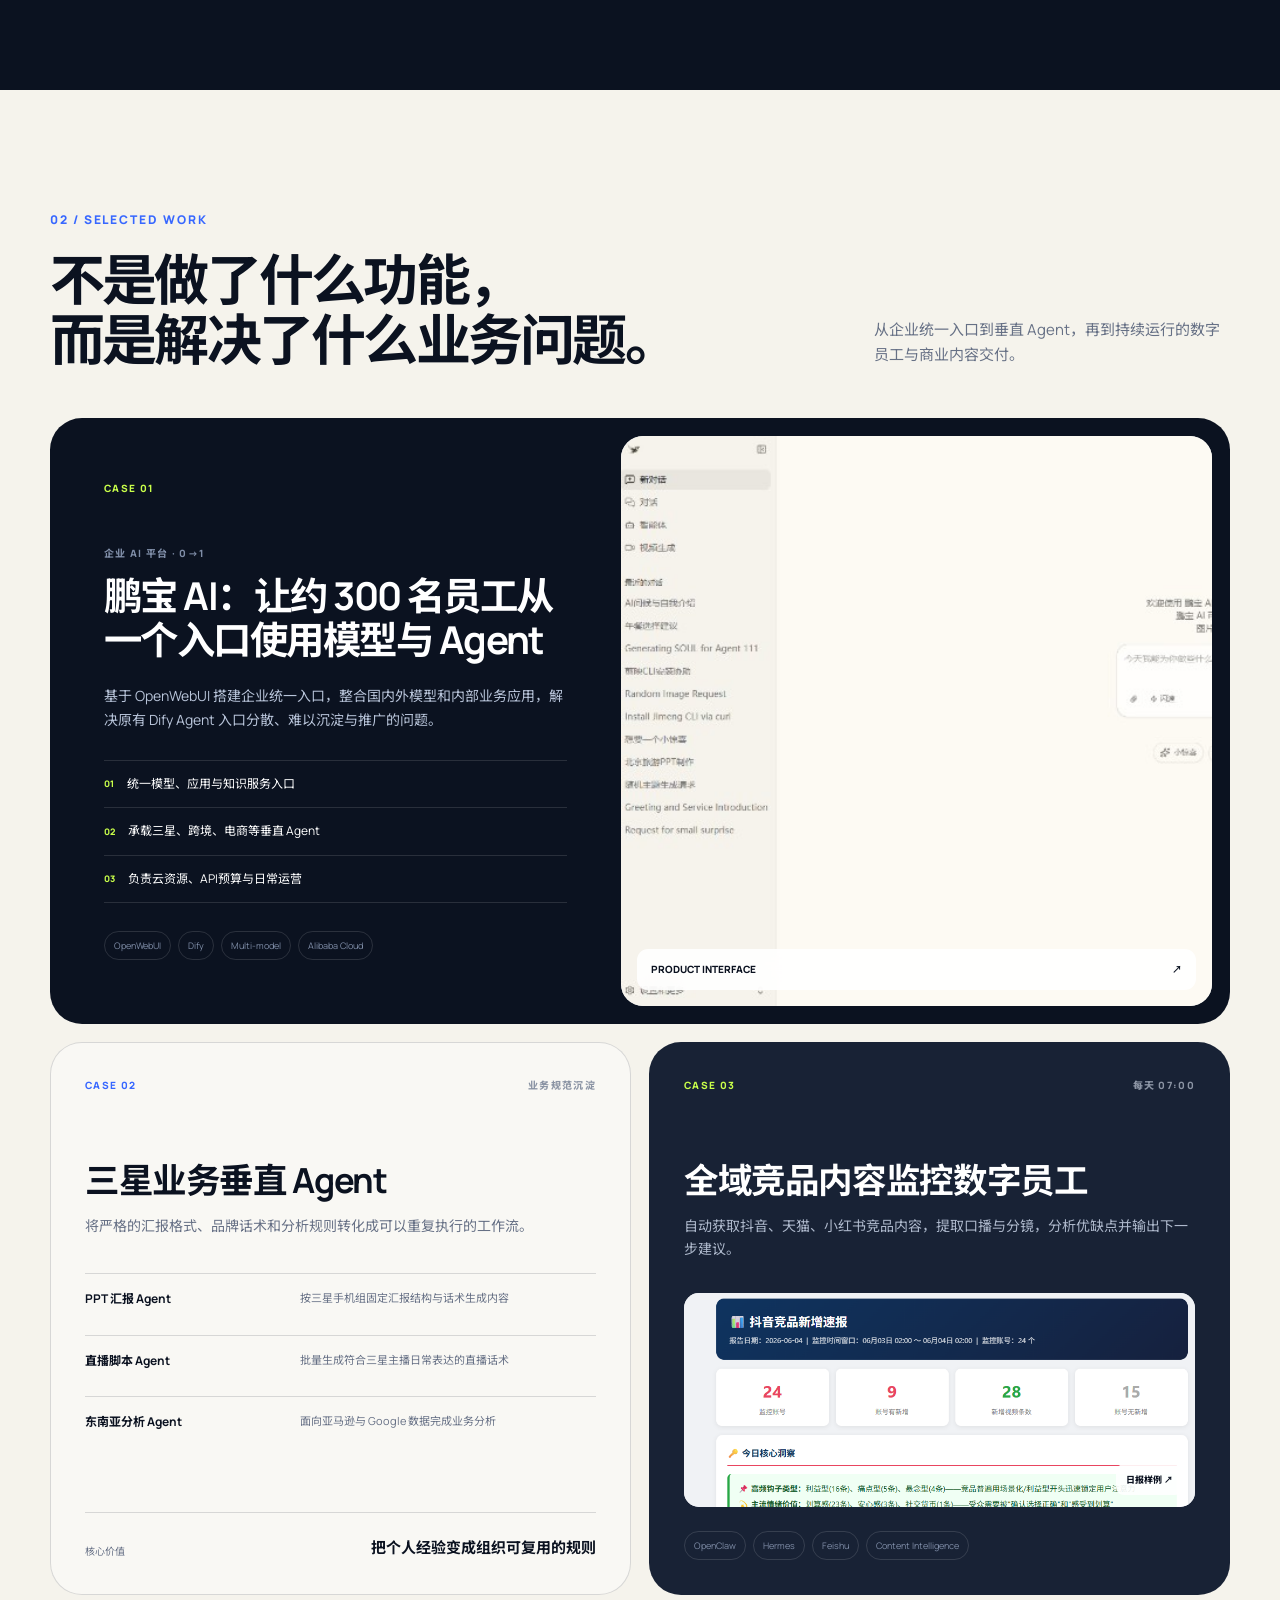
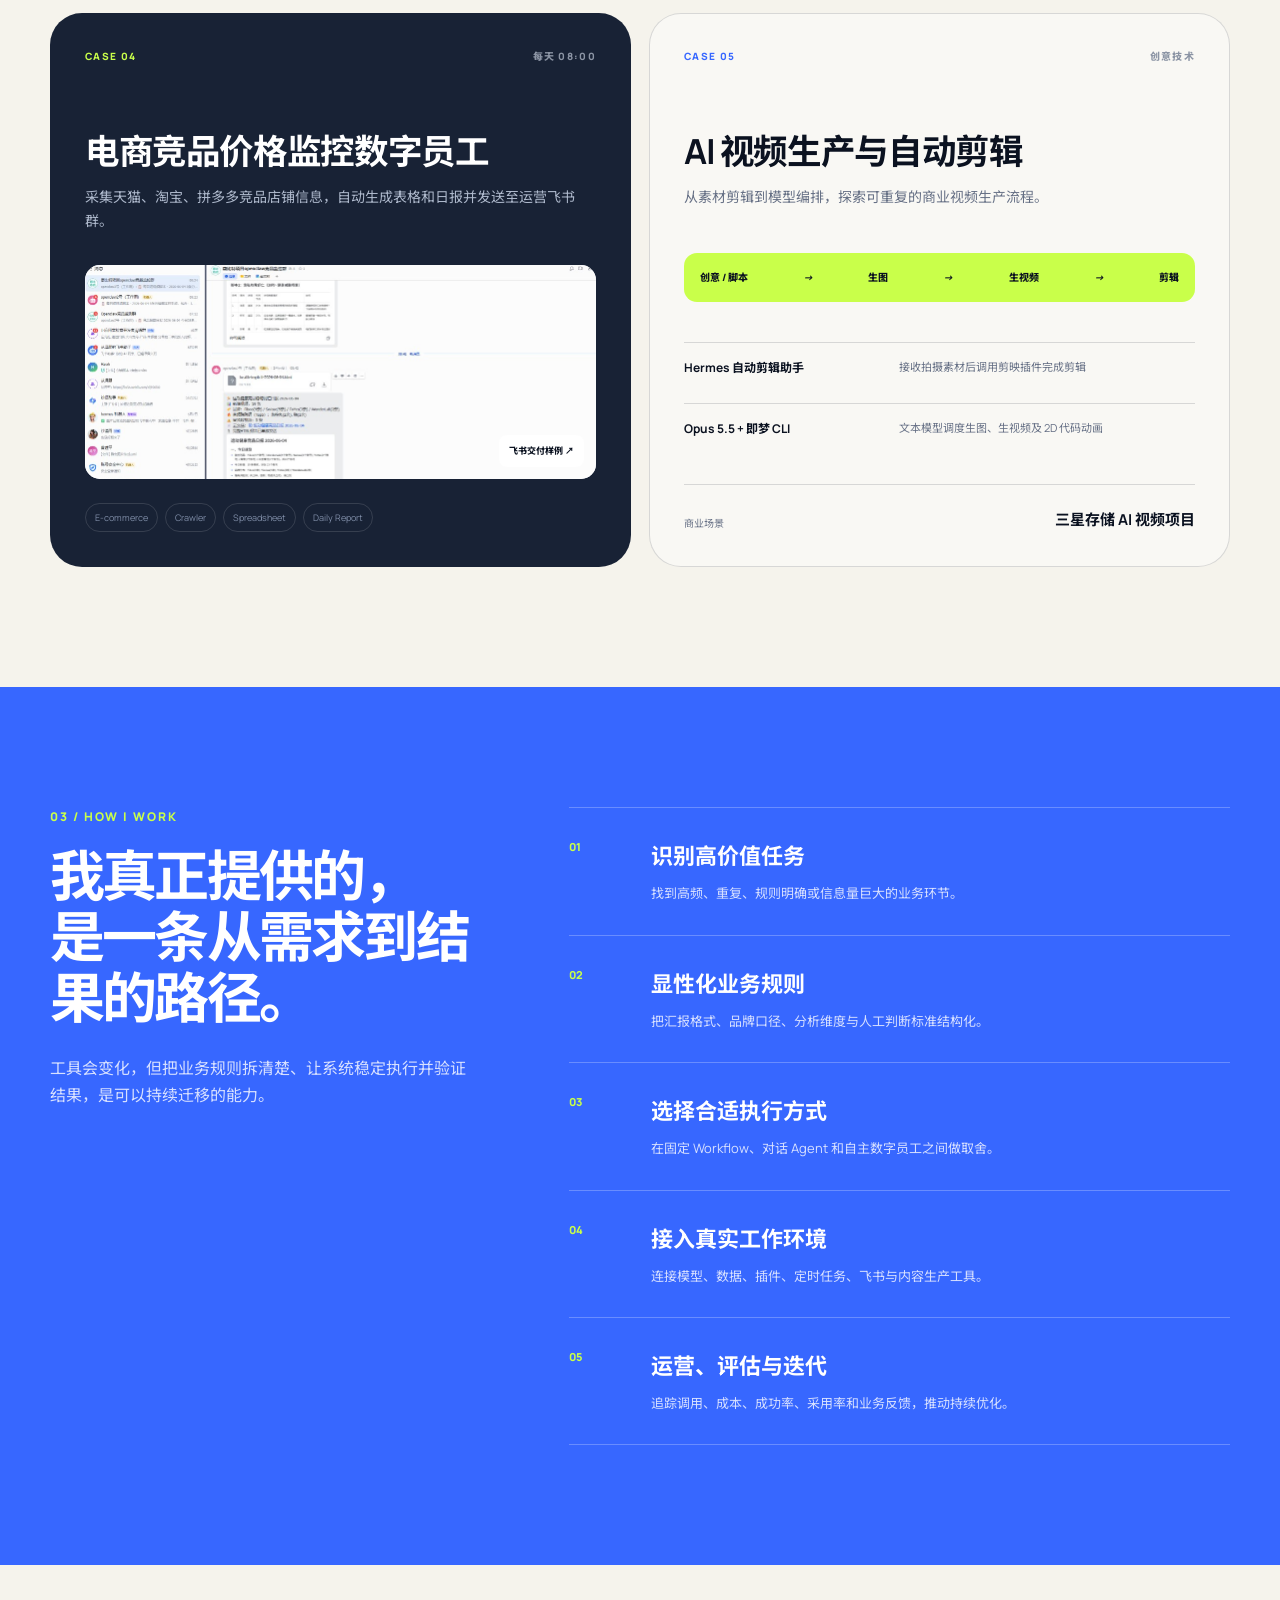
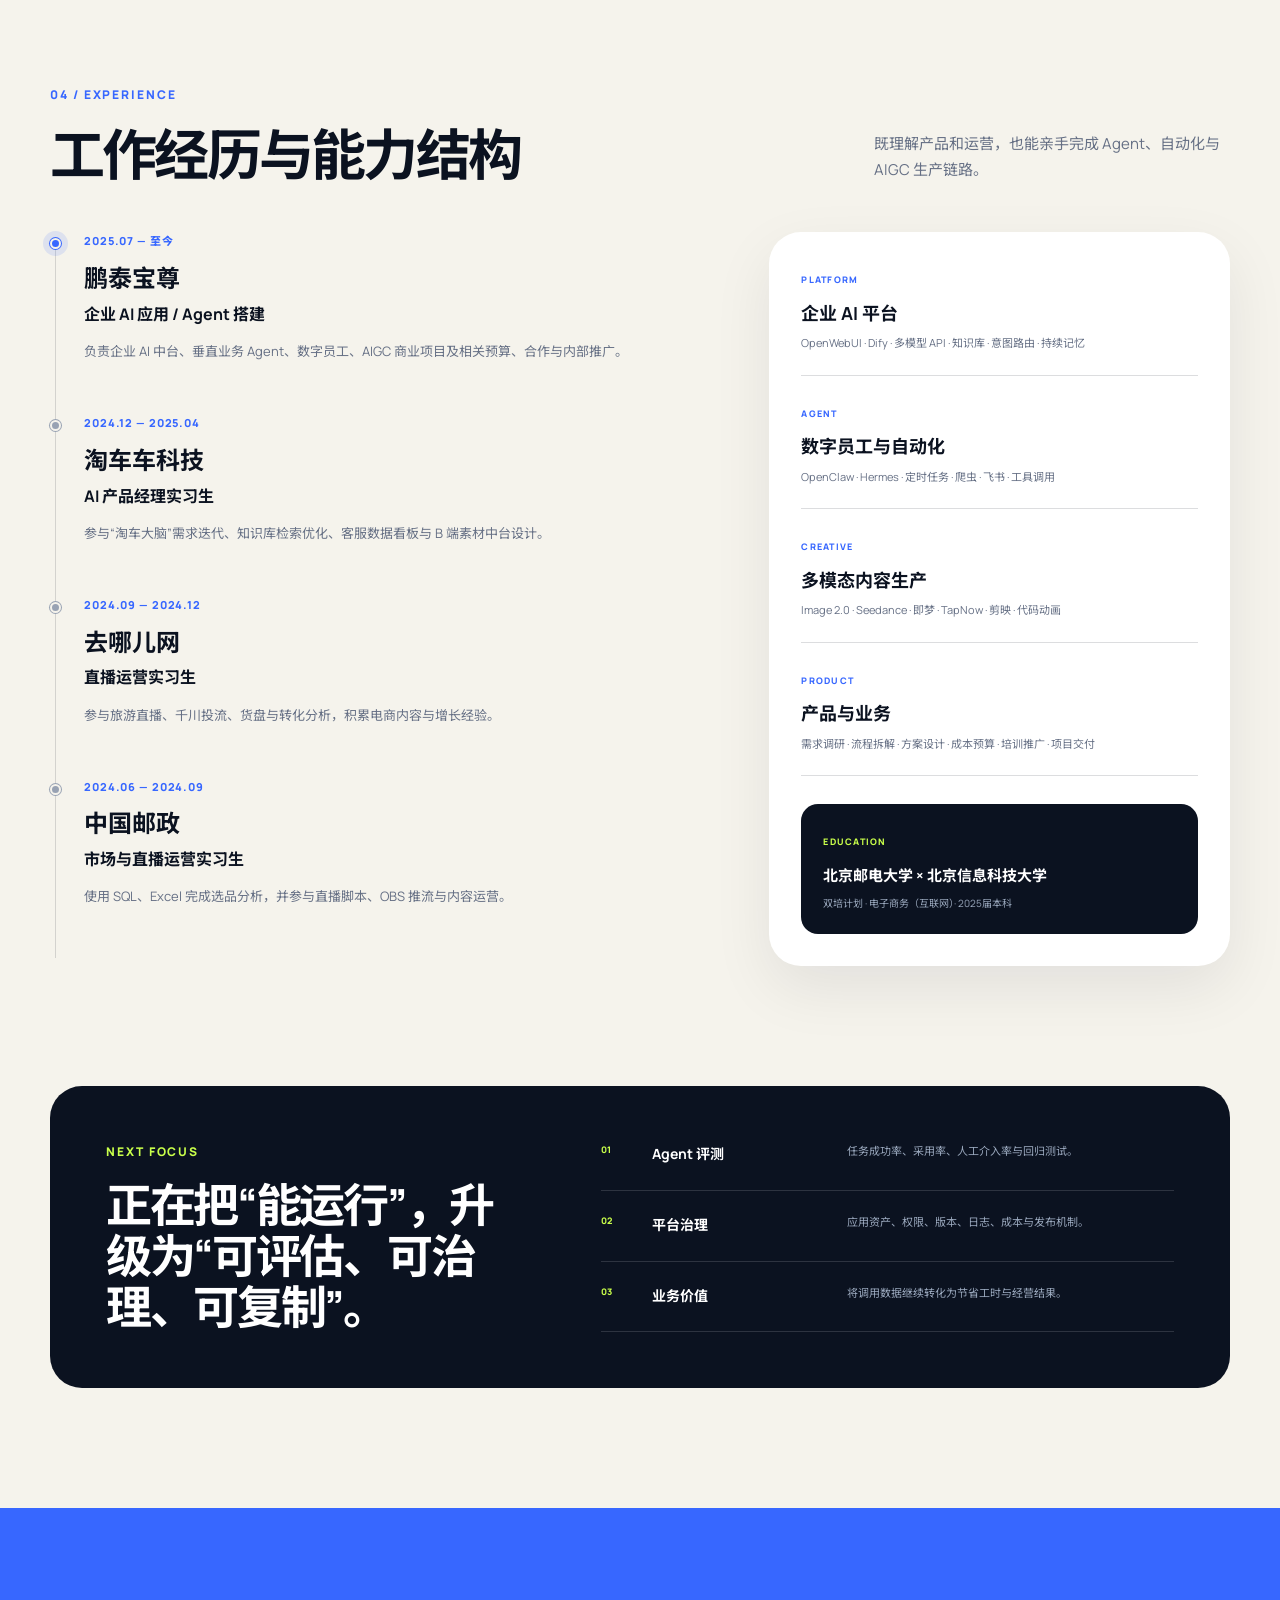
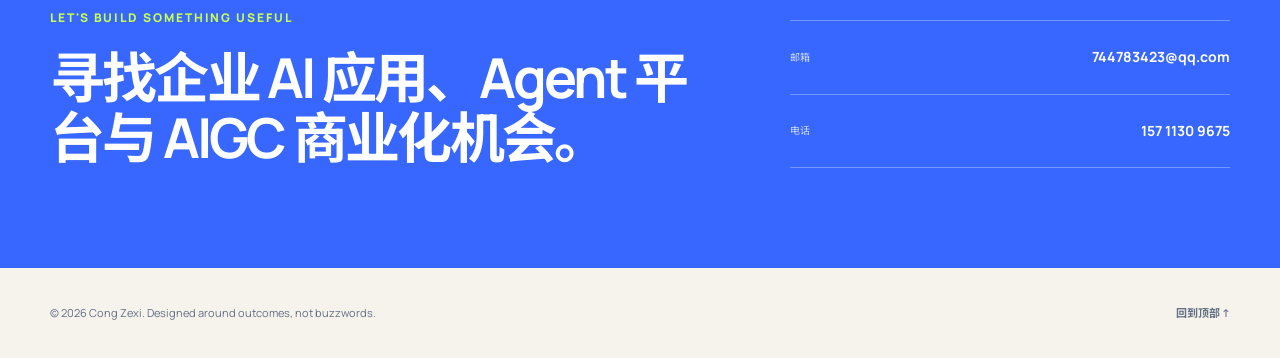
==== commit 215a533f: "Redesign resume around enterprise AI impact" ====
--- a/index.html
+++ b/index.html
@@ -1,282 +1,325 @@
-<!DOCTYPE html>
+<!doctype html>
 <html lang="zh-CN">
 <head>
-  <meta charset="UTF-8" />
-  <meta name="viewport" content="width=device-width, initial-scale=1.0" />
-  <meta name="description" content="丛泽熙 — AI 产品经理 & AI应用搭建师" />
-  <title>丛泽熙 · AI 产品经理 & AI应用搭建师</title>
-  <link rel="stylesheet" href="css/main.css" />
+  <meta charset="utf-8">
+  <meta name="viewport" content="width=device-width, initial-scale=1">
+  <meta name="description" content="丛泽熙｜企业 AI 应用架构、Agent 平台与 AIGC 商业化作品集">
+  <meta name="theme-color" content="#0b1220">
+  <title>丛泽熙｜企业 AI 应用与 Agent 平台</title>
+  <link rel="icon" href="data:image/svg+xml,%3Csvg xmlns='http://www.w3.org/2000/svg' viewBox='0 0 64 64'%3E%3Crect width='64' height='64' rx='14' fill='%230b1220'/%3E%3Ctext x='32' y='40' text-anchor='middle' font-family='Arial' font-size='24' font-weight='700' fill='%23c9ff4a'%3ECZ%3C/text%3E%3C/svg%3E">
+  <link rel="preconnect" href="https://fonts.googleapis.com">
+  <link rel="preconnect" href="https://fonts.gstatic.com" crossorigin>
+  <link href="https://fonts.googleapis.com/css2?family=Manrope:wght@400;500;600;700;800&family=Noto+Sans+SC:wght@400;500;600;700;800&display=swap" rel="stylesheet">
+  <link rel="stylesheet" href="styles.css">
 </head>
 <body>
-  <nav class="site-nav">
-    <a class="brand" href="index.html">Z.X.<span>Cong</span></a>
-    <button class="nav-toggle" aria-label="菜单">☰</button>
-    <ul class="nav-links">
-      <li><a href="#about" class="active">自我介绍</a></li>
-      <li><a href="#education">学历</a></li>
-      <li><a href="#experience">经历</a></li>
-      <li><a href="#projects">项目</a></li>
-      <li><a href="#capabilities">能力</a></li>
-      <li><a href="#contact">联系</a></li>
-    </ul>
-  </nav>
-
-  <main class="wrap">
-    <header class="hero reveal">
-      <div class="hero-photo-col">
-        <div class="hero-photo-frame">
-          <div class="hero-photo-inner">
-            <img class="hero-photo" src="images/profile.png" alt="丛泽熙" width="198" height="254" />
-          </div>
-        </div>
-      </div>
-      <div class="hero-main">
-        <div class="hero-eyebrow">AI Product · Agent Architecture · E-commerce</div>
-        <h1>丛泽熙 <em>Cong Zexi</em></h1>
-
-        <div class="hero-profile-grid">
-          <dl class="basic-info">
-            <div><dt>工作职位</dt><dd class="role-lines"><span>AI 产品经理</span><span>AI应用搭建师</span></dd></div>
-            <div><dt>籍贯</dt><dd>北京</dd></div>
-            <div><dt>年龄</dt><dd>23 岁</dd></div>
-            <div><dt>专业</dt><dd>电子商务（互联网）</dd></div>
-          </dl>
-          <div class="hero-edu-card" id="education">
-            <div class="hero-edu-label">教育背景 · 双培计划</div>
-            <p class="hero-edu-line"><strong>北京邮电大学</strong> <span>2021.09 — 2024.09</span></p>
-            <p class="hero-edu-sub">智能工程与自动化学院 · 电子商务（互联网）</p>
-            <p class="hero-edu-line"><strong>北京信息科技大学</strong> <span>2024.09 — 2025.06</span></p>
-            <p class="hero-edu-sub">本科学位 · 毕业院校</p>
-            <p class="hero-edu-score">高考 <strong>596 分</strong> · 对应录取线可达北京工业大学</p>
-          </div>
-        </div>
-      </div>
-    </header>
-
-    <section id="about">
-      <div class="section-label">自我介绍</div>
-      <h2 class="section-title">认识我</h2>
-      <div class="about-prose">
-        <p class="intro-greeting">你好，我是<strong>丛泽熙</strong>。谢谢您能在百忙中点进我的个人简历链接，希望接下来向您展示的内容可以让我顺利进面 😊</p>
-        <p>
-          2025 年毕业于<strong>北京邮电大学</strong>与<strong>北京信息科技大学</strong>（双培计划），拥有 <strong>2 年</strong>工作经验。现就职于<strong>鹏泰宝尊</strong>（三星官方核心代运营），统筹 3C、保健品、生鲜、东南亚跨境等业务的 AI 数字化，负责企业 AI 中台、垂直 Agent 与多模态商业化项目，覆盖从方案设计、开发搭建到上线运营的全流程。
-        </p>
-        <p>
-          我专注电商场景下的 Agent 架构设计与搭建、多模态内容生产与 AI 产品落地。正式入职 <strong>1 年内</strong>，主导并取得显著成果的 <strong>4 项核心项目</strong>如下：
-        </p>
-        <ol class="intro-list intro-list-num">
-          <li><strong>鹏宝 AI</strong> — 通用多模态大模型应用，整体体验对标豆包</li>
-          <li><strong>OpenClaw 竞品监控自动化</strong> — 全平台无人值守采集与智能分析</li>
-          <li><strong>数字人直播 SaaS</strong> — 跨境数字人直播产品化与压测落地</li>
-          <li><strong>AIGC 视频 SOP + 业务实操</strong> — 从创意脚本到规模化量产的完整流水线</li>
+  <a class="skip-link" href="#main">跳到主要内容</a>
+
+  <header class="topbar" id="top">
+    <a class="brand" href="#top" aria-label="返回顶部">
+      <span class="brand-mark">CZ</span>
+      <span class="brand-name">丛泽熙</span>
+    </a>
+    <button class="nav-toggle" type="button" aria-expanded="false" aria-controls="site-nav">
+      <span></span><span></span>
+      <span class="sr-only">打开导航</span>
+    </button>
+    <nav class="site-nav" id="site-nav" aria-label="页面导航">
+      <a href="#value">价值看板</a>
+      <a href="#projects">项目</a>
+      <a href="#method">方法论</a>
+      <a href="#experience">经历</a>
+      <a class="nav-cta" href="#contact">联系我</a>
+    </nav>
+  </header>
+
+  <main id="main">
+    <section class="hero shell" aria-labelledby="hero-title">
+      <div class="hero-copy reveal">
+        <p class="eyebrow"><span class="status-dot"></span> Enterprise AI · Agent Platform · AIGC</p>
+        <h1 id="hero-title">把企业里的 AI Demo，<br><em>变成持续工作的业务系统。</em></h1>
+        <p class="hero-lead">你好，我是丛泽熙。现就职于鹏泰宝尊，负责企业 AI 中台、垂直业务 Agent、数字员工与商业 AIGC 项目的设计和落地。</p>
+        <div class="hero-actions">
+          <a class="button button-primary" href="#projects">查看代表项目 <span aria-hidden="true">↘</span></a>
+          <a class="button button-secondary" href="mailto:744783423@qq.com">邮件联系</a>
+        </div>
+        <dl class="hero-meta">
+          <div><dt>当前定位</dt><dd>企业 AI 应用 / Agent 平台</dd></div>
+          <div><dt>业务领域</dt><dd>3C · 电商 · 新媒体 · 跨境</dd></div>
+          <div><dt>所在城市</dt><dd>北京</dd></div>
+        </dl>
+      </div>
+
+      <div class="hero-visual reveal delay-1">
+        <div class="portrait-card">
+          <div class="portrait-grid" aria-hidden="true"></div>
+          <img src="assets/profile.png" alt="丛泽熙个人照片" width="427" height="932">
+          <div class="portrait-caption">
+            <span>AI Application Builder</span>
+            <strong>Cong Zexi</strong>
+          </div>
+        </div>
+        <div class="floating-note note-top">
+          <span>平台覆盖</span>
+          <strong>约 300 人</strong>
+        </div>
+        <div class="floating-note note-bottom">
+          <span>商业项目</span>
+          <strong>40 万合同</strong>
+        </div>
+      </div>
+    </section>
+
+    <section class="value-section" id="value" aria-labelledby="value-title">
+      <div class="shell">
+        <div class="section-heading reveal">
+          <div>
+            <p class="section-kicker">01 / VALUE DASHBOARD</p>
+            <h2 id="value-title">我的价值，不只是一串工具名。</h2>
+          </div>
+          <p>以下数据基于当前项目运营口径，用来呈现平台覆盖、业务采用、商业交付与持续运行能力。</p>
+        </div>
+
+        <div class="metric-grid">
+          <article class="metric-card metric-primary reveal">
+            <div class="metric-head"><span>企业平台覆盖</span><span class="metric-icon">↗</span></div>
+            <p class="metric-number"><span data-count="300">300</span><small>人</small></p>
+            <p class="metric-desc">鹏宝 AI 企业中台可触达用户，统一承载国内外模型与内部应用。</p>
+            <div class="sparkline" aria-hidden="true"><i></i><i></i><i></i><i></i><i></i><i></i><i></i><i></i></div>
+          </article>
+          <article class="metric-card reveal delay-1">
+            <div class="metric-head"><span>业务应用调用</span><span class="metric-tag">累计</span></div>
+            <p class="metric-number"><span data-count="9000">9,000</span><small>+</small></p>
+            <p class="metric-desc">Dify 后台应用调用记录，覆盖汇报、直播、数据分析等真实业务任务。</p>
+            <div class="metric-foot"><span>Workflow</span><span>Agent</span><span>Knowledge</span></div>
+          </article>
+          <article class="metric-card reveal delay-2">
+            <div class="metric-head"><span>商业项目支撑</span><span class="metric-tag">AIGC</span></div>
+            <p class="metric-number"><small>¥</small><span data-count="40">40</span><small>万</small></p>
+            <p class="metric-desc">参与支撑三星存储抖音新媒体运营合同，负责 AI 视频生产链路。</p>
+            <div class="metric-foot"><span>内容制作</span><span>账号运营</span><span>投流协同</span></div>
+          </article>
+          <article class="metric-card metric-dark reveal delay-3">
+            <div class="metric-head"><span>数字员工运行</span><span class="live-chip"><b></b> Daily</span></div>
+            <p class="metric-number"><span data-count="4">4</span><small>类</small></p>
+            <p class="metric-desc">竞品内容、商品价格、自动剪辑与 AI 视频生产，形成定时或按需执行链路。</p>
+            <div class="schedule-row"><span>07:00 内容监控</span><span>08:00 价格监控</span></div>
+          </article>
+        </div>
+
+        <div class="ops-strip reveal">
+          <div class="ops-label"><span>RUNNING COST</span><strong>具备平台经营意识</strong></div>
+          <div class="ops-item"><span>云服务器</span><strong>约 ¥5,000 / 月</strong></div>
+          <div class="ops-item"><span>Agent Plan</span><strong>约 ¥500 / 月</strong></div>
+          <div class="ops-item"><span>模型 API</span><strong>约 $1,000 / 月</strong></div>
+          <p>下一阶段：把使用量进一步转化为任务成功率、节省工时、采用率与业务结果。</p>
+        </div>
+      </div>
+    </section>
+
+    <section class="projects-section shell" id="projects" aria-labelledby="projects-title">
+      <div class="section-heading reveal">
+        <div>
+          <p class="section-kicker">02 / SELECTED WORK</p>
+          <h2 id="projects-title">不是做了什么功能，<br>而是解决了什么业务问题。</h2>
+        </div>
+        <p>从企业统一入口到垂直 Agent，再到持续运行的数字员工与商业内容交付。</p>
+      </div>
+
+      <article class="project-feature reveal">
+        <div class="project-copy">
+          <div class="project-index">CASE 01</div>
+          <p class="project-type">企业 AI 平台 · 0→1</p>
+          <h3>鹏宝 AI：让约 300 名员工从一个入口使用模型与 Agent</h3>
+          <p>基于 OpenWebUI 搭建企业统一入口，整合国内外模型和内部业务应用，解决原有 Dify Agent 入口分散、难以沉淀与推广的问题。</p>
+          <ul class="project-points">
+            <li><span>01</span>统一模型、应用与知识服务入口</li>
+            <li><span>02</span>承载三星、跨境、电商等垂直 Agent</li>
+            <li><span>03</span>负责云资源、API预算与日常运营</li>
+          </ul>
+          <div class="project-tags"><span>OpenWebUI</span><span>Dify</span><span>Multi-model</span><span>Alibaba Cloud</span></div>
+        </div>
+        <button class="project-image image-button" type="button" data-lightbox="assets/projects/pengbao-chat.png" aria-label="放大查看鹏宝 AI 界面">
+          <img src="assets/projects/pengbao-chat.png" alt="鹏宝 AI 对话界面" width="1024" height="487" loading="lazy">
+          <span class="image-label">Product Interface <b>↗</b></span>
+        </button>
+      </article>
+
+      <div class="project-grid">
+        <article class="project-card reveal">
+          <div class="card-topline"><span>CASE 02</span><span>业务规范沉淀</span></div>
+          <h3>三星业务垂直 Agent</h3>
+          <p>将严格的汇报格式、品牌话术和分析规则转化成可以重复执行的工作流。</p>
+          <div class="case-list">
+            <div><strong>PPT 汇报 Agent</strong><span>按三星手机组固定汇报结构与话术生成内容</span></div>
+            <div><strong>直播脚本 Agent</strong><span>批量生成符合三星主播日常表达的直播话术</span></div>
+            <div><strong>东南亚分析 Agent</strong><span>面向亚马逊与 Google 数据完成业务分析</span></div>
+          </div>
+          <div class="card-outcome"><span>核心价值</span><strong>把个人经验变成组织可复用的规则</strong></div>
+        </article>
+
+        <article class="project-card project-card-visual reveal delay-1">
+          <div class="card-topline"><span>CASE 03</span><span>每天 07:00</span></div>
+          <h3>全域竞品内容监控数字员工</h3>
+          <p>自动获取抖音、天猫、小红书竞品内容，提取口播与分镜，分析优缺点并输出下一步建议。</p>
+          <button class="inline-shot image-button" type="button" data-lightbox="assets/projects/monitor-douyin-report.png" aria-label="放大查看竞品监控日报">
+            <img src="assets/projects/monitor-douyin-report.png" alt="竞品监控日报截图" width="919" height="899" loading="lazy">
+            <span>日报样例 ↗</span>
+          </button>
+          <div class="project-tags"><span>OpenClaw</span><span>Hermes</span><span>Feishu</span><span>Content Intelligence</span></div>
+        </article>
+
+        <article class="project-card project-card-visual reveal">
+          <div class="card-topline"><span>CASE 04</span><span>每天 08:00</span></div>
+          <h3>电商竞品价格监控数字员工</h3>
+          <p>采集天猫、淘宝、拼多多竞品店铺信息，自动生成表格和日报并发送至运营飞书群。</p>
+          <button class="inline-shot image-button" type="button" data-lightbox="assets/projects/monitor-feishu.png" aria-label="放大查看飞书日报">
+            <img src="assets/projects/monitor-feishu.png" alt="飞书竞品日报截图" width="1024" height="499" loading="lazy">
+            <span>飞书交付样例 ↗</span>
+          </button>
+          <div class="project-tags"><span>E-commerce</span><span>Crawler</span><span>Spreadsheet</span><span>Daily Report</span></div>
+        </article>
+
+        <article class="project-card reveal delay-1">
+          <div class="card-topline"><span>CASE 05</span><span>创意技术</span></div>
+          <h3>AI 视频生产与自动剪辑</h3>
+          <p>从素材剪辑到模型编排，探索可重复的商业视频生产流程。</p>
+          <div class="pipeline" aria-label="视频生产流程">
+            <span>创意 / 脚本</span><i>→</i><span>生图</span><i>→</i><span>生视频</span><i>→</i><span>剪辑</span>
+          </div>
+          <div class="case-list compact">
+            <div><strong>Hermes 自动剪辑助手</strong><span>接收拍摄素材后调用剪映插件完成剪辑</span></div>
+            <div><strong>Opus 5.5 + 即梦 CLI</strong><span>文本模型调度生图、生视频及 2D 代码动画</span></div>
+          </div>
+          <div class="card-outcome"><span>商业场景</span><strong>三星存储 AI 视频项目</strong></div>
+        </article>
+      </div>
+    </section>
+
+    <section class="method-section" id="method" aria-labelledby="method-title">
+      <div class="shell method-layout">
+        <div class="method-intro reveal">
+          <p class="section-kicker">03 / HOW I WORK</p>
+          <h2 id="method-title">我真正提供的，<br>是一条从需求到结果的路径。</h2>
+          <p>工具会变化，但把业务规则拆清楚、让系统稳定执行并验证结果，是可以持续迁移的能力。</p>
+        </div>
+        <ol class="method-list">
+          <li class="reveal"><span>01</span><div><h3>识别高价值任务</h3><p>找到高频、重复、规则明确或信息量巨大的业务环节。</p></div></li>
+          <li class="reveal"><span>02</span><div><h3>显性化业务规则</h3><p>把汇报格式、品牌口径、分析维度与人工判断标准结构化。</p></div></li>
+          <li class="reveal"><span>03</span><div><h3>选择合适执行方式</h3><p>在固定 Workflow、对话 Agent 和自主数字员工之间做取舍。</p></div></li>
+          <li class="reveal"><span>04</span><div><h3>接入真实工作环境</h3><p>连接模型、数据、插件、定时任务、飞书与内容生产工具。</p></div></li>
+          <li class="reveal"><span>05</span><div><h3>运营、评估与迭代</h3><p>追踪调用、成本、成功率、采用率和业务反馈，推动持续优化。</p></div></li>
         </ol>
-
-        <div class="intro-blocks">
-          <div class="intro-block">
-            <h3>AI Agent 搭建能力</h3>
-            <ul class="intro-list">
-              <li>Dify 等低代码平台的 Chatflow / Workflow 搭建</li>
-              <li>React、Vue 等前端开发与产品原型实现</li>
-              <li>Python 数据爬虫与自定义业务节点</li>
-              <li>Vibe Coding（Cursor、Claude Code、Codex）</li>
-              <li>大模型 API 对接与多模型路由</li>
-            </ul>
-          </div>
-          <div class="intro-block">
-            <h3>产品能力</h3>
-            <p>从整体出发，覆盖需求调研、梳理、跨部门沟通、方案产出、宣讲演示、测试验收到上线推广的全套产品流程。</p>
-            <p class="intro-tools">常用工具：<strong>Axure</strong> 原型图、<strong>WPS</strong> 文档与表格等。</p>
-          </div>
-          <div class="intro-block">
-            <h3>AIGC 能力</h3>
-            <p><strong>个人产出 SOP：</strong></p>
-            <ol class="intro-list intro-sop">
-              <li>AI 剧本生成</li>
-              <li>自研剧本转化提示词 Agent（Dify 自研）</li>
-              <li>配合 GPT-Image 2.0 出首帧、故事板与角色视图模版</li>
-              <li>Seedance 2.0 图生视频</li>
-              <li>剪映剪辑成片</li>
-            </ol>
-            <p class="intro-tools">日常习惯工具：即梦、TapNow、可灵、GPT、Codex（可直接控制 PS 工具）等。</p>
-          </div>
-        </div>
-      </div>
-    </section>
-
-    <section id="experience">
-      <div class="section-label">工作经历</div>
-      <h2 class="section-title">鹏泰宝尊</h2>
-      <div class="timeline">
-        <article class="tl-item">
-          <div class="tl-head"><h3>鹏泰宝尊 · 三星官方核心代运营</h3><span class="tl-time">2025.05 — 至今 · 1年正式经验</span></div>
-          <p class="tl-role role-lines"><span>AI 产品经理</span><span>AI应用搭建师</span></p>
-
-          <div class="result-block">
-            <h4 class="result-title">日常工作</h4>
-            <p class="daily-lead">兼具产品经理与 AI 应用搭建双重角色，从需求接收到 Agent 上线迭代全程负责。</p>
-            <ul class="result-list">
-              <li>对接各业务部门<strong>运营同学的需求</strong>，梳理业务痛点，设计 AI 赋能解决方案</li>
-              <li>与开发沟通<strong>技术实现可行性</strong>，再与运营确认方案是否合理、能否真正提效</li>
-              <li>开发对应 <strong>AI Agent</strong> 及配套<strong>系统前端</strong>；通过 Dify 链接供运营快速试用，收集真实业务反馈</li>
-              <li>验证通过后上线<strong>鹏宝 AI 工作台</strong>；依托点赞 / 点踩机制持续优化、迭代 Agent</li>
-              <li>制作 <strong>AI 培训 PPT</strong>、召开宣讲会，帮助业务同学提升 AI 工具使用能力</li>
-              <li>跟进项目<strong>经费预算与审批流程</strong>，保障算力及各项 AI 费用稳定可控</li>
-              <li>与<strong>合作方</strong>洽谈项目细节，参会沟通合作方式与相关费用，核算内部成本与对外报价</li>
-            </ul>
-          </div>
-
-          <p class="result-divider-label">核心项目成果</p>
-
-          <div class="result-block">
-            <h4 class="result-title">鹏宝 AI 2.0 · 企业多模态中台</h4>
-            <ul class="result-list">
-              <li>基于 <strong>Dify</strong> 完成 AI 基座 0→1，升级为多模态中枢，接入多模型 API、全局记忆与意图路由</li>
-              <li>落地 <strong>10+ 垂直 Agent</strong>：直播合规话术、数据点检、跨境翻译等</li>
-              <li>周报、脚本产出由 <strong>小时级降至分钟级</strong>，跨部门文案人力显著减少</li>
-              <li>建立点赞/差评 <strong>RLHF 反馈</strong>，驱动知识库与 Prompt 迭代</li>
-            </ul>
-          </div>
-          <div class="result-block">
-            <h4 class="result-title">多模态 AIGC 内容工厂</h4>
-            <ul class="result-list">
-              <li>MJ 锁首帧 + 可灵/Seedance 流水线，单条短视频成本 <strong>≤10 元</strong>，制作成本约降 <strong>99%</strong></li>
-              <li>竞品视频拆解 Agent：自动分析分镜与脚本，生成翻拍文案</li>
-              <li>泰/越语数字人直播压测，输出 TikTok 跨境直播方案</li>
-            </ul>
-          </div>
-          <div class="result-block">
-            <h4 class="result-title">全域竞品自动化监控</h4>
-            <ul class="result-list">
-              <li><strong>n8n + OpenClaw + Dify</strong>：抖音、小红书 7×24 自动采集</li>
-              <li><strong>30+ 维度</strong>拆解爆款与转化，每日输出分析报告与优化建议</li>
-            </ul>
-          </div>
-        </article>
-      </div>
-
-      <div class="section-label section-label-spaced">实习经历 · 工作成果 · 1年实习经验</div>
-      <div class="timeline">
-        <article class="tl-item">
-          <div class="tl-head"><h3>淘车车科技</h3><span class="tl-time">2024.12 — 2025.04</span></div>
-          <p class="tl-role">AI 产品经理实习生</p>
-          <div class="result-block">
-            <ul class="result-list">
-              <li>「淘车大脑」需求与迭代，优化知识库检索，提升<strong>自动应答率</strong></li>
-              <li>搭建客服数据看板；<strong>B 端素材中台 0→1</strong>（智能说车、素材库、文案生成），输出全套 PRD</li>
-              <li>原型：<a href="https://lww6ca.axshare.com" target="_blank" rel="noopener">Axure</a> · <a href="https://codesign.qq.com/s/538182688242400" target="_blank" rel="noopener">CoDesign</a></li>
-            </ul>
-          </div>
-        </article>
-        <article class="tl-item">
-          <div class="tl-head"><h3>去哪儿网</h3><span class="tl-time">2024.09 — 2024.12</span></div>
-          <p class="tl-role">直播运营实习生 · 旅游线</p>
-          <div class="result-block">
-            <ul class="result-list">
-              <li>抖音<strong>千川投流</strong>，拆解场观/停留/转化，优化货盘与投产</li>
-              <li>直播出镜、短视频二创、店铺后台，熟悉旅游电商全链路</li>
-            </ul>
-          </div>
-        </article>
-        <article class="tl-item">
-          <div class="tl-head"><h3>中国邮政</h3><span class="tl-time">2024.06 — 2024.09</span></div>
-          <p class="tl-role">市场 & 直播运营实习生</p>
-          <div class="result-block">
-            <ul class="result-list">
-              <li><strong>SQL + Excel</strong> 选品分析；直播脚本、OBS 推流、实景带货</li>
-              <li>品牌软文与线下网点市场协助</li>
-            </ul>
-          </div>
-        </article>
-      </div>
-    </section>
-
-    <section id="projects">
-      <div class="section-label">项目</div>
-      <h2 class="section-title">代表性工作</h2>
-      <div class="proj-grid">
-        <a class="proj-card" href="projects/pengbao-ai2.html">
-          <div class="proj-tag">AI 中台</div>
-          <h3>鹏宝 AI 2.0</h3>
-          <p>Dify 多模态 AI 中枢，10+ 垂直 Agent，RLHF 反馈闭环。</p>
-          <div class="proj-metrics"><span>10+ Agent</span><span>多模态</span></div>
-          <div class="proj-stack"><code>Dify</code><code>RAG</code><code>RLHF</code></div>
-          <span class="cap-link">详情 →</span>
-        </a>
-        <a class="proj-card" href="projects/competitor-monitor.html">
-          <div class="proj-tag">自动化</div>
-          <h3>竞品监控分析系统</h3>
-          <p>全平台采集 + 30+ 维度智能分析与日报。</p>
-          <div class="proj-metrics"><span>7×24</span><span>30+ 维度</span></div>
-          <div class="proj-stack"><code>n8n</code><code>OpenClaw</code><code>Dify</code></div>
-          <span class="cap-link">详情 →</span>
-        </a>
-        <a class="proj-card" href="projects/digital-workbench.html">
-          <div class="proj-tag">产品 Demo</div>
-          <h3>鹏宝数字工作台</h3>
-          <p>电商 SaaS 交互原型，含在线可体验版本。</p>
-          <div class="proj-metrics"><span>Vue 3</span><span>在线 Demo</span></div>
-          <div class="proj-stack"><code>Vue</code><code>Vite</code><code>Cursor</code></div>
-          <span class="cap-link">详情 →</span>
-        </a>
-      </div>
-    </section>
-
-    <section id="capabilities" class="section-capabilities">
-      <div class="section-head-cap">
-        <div class="section-label">专业能力</div>
-        <h2 class="section-title section-title-lg">四大核心能力</h2>
-        <p class="section-desc">基于项目实践归纳的能力矩阵，覆盖 Agent 架构、自动化、AIGC 与电商商业化全链路。</p>
-      </div>
-      <div class="cap-grid cap-grid-lg">
-        <a class="cap-card cap-card-lg" href="capabilities/agent.html">
-          <div class="cap-num">01</div>
-          <h3>企业级 Agent 架构</h3>
-          <p>Dify / n8n / LangGraph 编排，RAG、提示词工程、多模态意图路由；Python 自定义节点，OpenRouter、硅基流动 API，企业 AI 中枢从 0 到 1。</p>
-          <span class="cap-link">Agent 能力详情 →</span>
-        </a>
-        <div class="cap-card cap-card-lg">
-          <div class="cap-num">02</div>
-          <h3>自动化 & 具身智能</h3>
-          <p>RPA + OpenClaw，定时任务 + 爬虫 + 大模型分析，竞品监控、数据巡检、自动化报表。</p>
-        </div>
-        <div class="cap-card cap-card-lg">
-          <div class="cap-num">03</div>
-          <h3>多模态 AIGC 量产</h3>
-          <p>Midjourney、可灵、Seedance；首帧定妆 + 图生视频 SOP，短视频、虚拟 IP、多语种数字人直播。</p>
-        </div>
-        <div class="cap-card cap-card-lg">
-          <div class="cap-num">04</div>
-          <h3>电商 AI 商业化</h3>
-          <p>3C、保健品、生鲜、跨境电商；直播、投流、竞品运营场景下的 Agent 方案设计与 ROI 验证。</p>
-        </div>
-      </div>
-    </section>
-
-    <section id="tech">
-      <div class="section-label">工具链</div>
-      <h2 class="section-title">常用技术</h2>
-      <div class="tech-grid">
-        <span class="tech-pill"><strong>编排</strong> Dify · n8n · LangGraph</span>
-        <span class="tech-pill"><strong>模型</strong> OpenRouter · 硅基流动</span>
-        <span class="tech-pill"><strong>AIGC</strong> Midjourney · 可灵 · Seedance</span>
-        <span class="tech-pill"><strong>开发</strong> Python · Vue · API</span>
-        <span class="tech-pill"><strong>IDE</strong> Cursor · Claude Code · Codex</span>
-        <span class="tech-pill"><strong>自动化</strong> OpenClaw · RPA</span>
-      </div>
-    </section>
-
-    <section id="contact">
-      <div class="section-label">联系</div>
-      <h2 class="section-title">联系方式</h2>
-      <div class="contact-grid">
-        <div class="contact-item"><div class="label">手机</div><a href="tel:15711309675">157 1130 9675</a></div>
-        <div class="contact-item"><div class="label">邮箱</div><a href="mailto:744783423@qq.com">744783423@qq.com</a></div>
-        <div class="contact-item"><div class="label">籍贯</div><span>北京</span></div>
+      </div>
+    </section>
+
+    <section class="experience-section shell" id="experience" aria-labelledby="experience-title">
+      <div class="section-heading reveal">
+        <div>
+          <p class="section-kicker">04 / EXPERIENCE</p>
+          <h2 id="experience-title">工作经历与能力结构</h2>
+        </div>
+        <p>既理解产品和运营，也能亲手完成 Agent、自动化与 AIGC 生产链路。</p>
+      </div>
+
+      <div class="experience-layout">
+        <div class="timeline">
+          <article class="timeline-item current reveal">
+            <div class="timeline-dot"></div>
+            <div class="timeline-date">2025.07 — 至今</div>
+            <h3>鹏泰宝尊</h3>
+            <p class="timeline-role">企业 AI 应用 / Agent 搭建</p>
+            <p>负责企业 AI 中台、垂直业务 Agent、数字员工、AIGC 商业项目及相关预算、合作与内部推广。</p>
+          </article>
+          <article class="timeline-item reveal">
+            <div class="timeline-dot"></div>
+            <div class="timeline-date">2024.12 — 2025.04</div>
+            <h3>淘车车科技</h3>
+            <p class="timeline-role">AI 产品经理实习生</p>
+            <p>参与“淘车大脑”需求迭代、知识库检索优化、客服数据看板与 B 端素材中台设计。</p>
+          </article>
+          <article class="timeline-item reveal">
+            <div class="timeline-dot"></div>
+            <div class="timeline-date">2024.09 — 2024.12</div>
+            <h3>去哪儿网</h3>
+            <p class="timeline-role">直播运营实习生</p>
+            <p>参与旅游直播、千川投流、货盘与转化分析，积累电商内容与增长经验。</p>
+          </article>
+          <article class="timeline-item reveal">
+            <div class="timeline-dot"></div>
+            <div class="timeline-date">2024.06 — 2024.09</div>
+            <h3>中国邮政</h3>
+            <p class="timeline-role">市场与直播运营实习生</p>
+            <p>使用 SQL、Excel 完成选品分析，并参与直播脚本、OBS 推流与内容运营。</p>
+          </article>
+        </div>
+
+        <aside class="capability-panel reveal">
+          <div class="capability-block">
+            <span class="cap-label">PLATFORM</span>
+            <h3>企业 AI 平台</h3>
+            <p>OpenWebUI · Dify · 多模型 API · 知识库 · 意图路由 · 持续记忆</p>
+          </div>
+          <div class="capability-block">
+            <span class="cap-label">AGENT</span>
+            <h3>数字员工与自动化</h3>
+            <p>OpenClaw · Hermes · 定时任务 · 爬虫 · 飞书 · 工具调用</p>
+          </div>
+          <div class="capability-block">
+            <span class="cap-label">CREATIVE</span>
+            <h3>多模态内容生产</h3>
+            <p>Image 2.0 · Seedance · 即梦 · TapNow · 剪映 · 代码动画</p>
+          </div>
+          <div class="capability-block">
+            <span class="cap-label">PRODUCT</span>
+            <h3>产品与业务</h3>
+            <p>需求调研 · 流程拆解 · 方案设计 · 成本预算 · 培训推广 · 项目交付</p>
+          </div>
+          <div class="education-card">
+            <span>EDUCATION</span>
+            <strong>北京邮电大学 × 北京信息科技大学</strong>
+            <p>双培计划 · 电子商务（互联网）· 2025届本科</p>
+          </div>
+        </aside>
+      </div>
+    </section>
+
+    <section class="next-section shell reveal" aria-labelledby="next-title">
+      <div>
+        <p class="section-kicker">NEXT FOCUS</p>
+        <h2 id="next-title">正在把“能运行”，升级为“可评估、可治理、可复制”。</h2>
+      </div>
+      <div class="next-grid">
+        <div><span>01</span><strong>Agent 评测</strong><p>任务成功率、采用率、人工介入率与回归测试。</p></div>
+        <div><span>02</span><strong>平台治理</strong><p>应用资产、权限、版本、日志、成本与发布机制。</p></div>
+        <div><span>03</span><strong>业务价值</strong><p>将调用数据继续转化为节省工时与经营结果。</p></div>
+      </div>
+    </section>
+
+    <section class="contact-section" id="contact" aria-labelledby="contact-title">
+      <div class="shell contact-layout reveal">
+        <div>
+          <p class="section-kicker">LET'S BUILD SOMETHING USEFUL</p>
+          <h2 id="contact-title">寻找企业 AI 应用、Agent 平台与 AIGC 商业化机会。</h2>
+        </div>
+        <div class="contact-actions">
+          <a href="mailto:744783423@qq.com"><span>邮箱</span><strong>744783423@qq.com</strong></a>
+          <a href="tel:15711309675"><span>电话</span><strong>157 1130 9675</strong></a>
+        </div>
       </div>
     </section>
   </main>
 
-  <footer class="site-footer wrap">© 2026 丛泽熙 · Cong Zexi</footer>
-  <script src="js/main.js"></script>
+  <footer class="footer shell">
+    <p>© 2026 Cong Zexi. Designed around outcomes, not buzzwords.</p>
+    <a href="#top">回到顶部 ↑</a>
+  </footer>
+
+  <dialog class="lightbox" aria-label="项目图片预览">
+    <button class="lightbox-close" type="button" aria-label="关闭预览">×</button>
+    <img alt="项目图片放大预览">
+  </dialog>
+
+  <script src="app.js"></script>
 </body>
 </html>
--- a/styles.css
+++ b/styles.css
@@ -0,0 +1,341 @@
+:root {
+  --ink: #0b1220;
+  --ink-2: #182235;
+  --paper: #f5f3ec;
+  --paper-2: #ebe8dd;
+  --white: #ffffff;
+  --muted: #667085;
+  --line: rgba(11, 18, 32, .14);
+  --lime: #c9ff4a;
+  --cyan: #63e6f5;
+  --blue: #3767ff;
+  --radius-sm: 12px;
+  --radius-md: 20px;
+  --radius-lg: 32px;
+  --shadow: 0 24px 70px rgba(11, 18, 32, .12);
+  --shell: 1180px;
+}
+
+* { box-sizing: border-box; }
+html { scroll-behavior: smooth; scroll-padding-top: 90px; }
+body {
+  margin: 0;
+  color: var(--ink);
+  background: var(--paper);
+  font-family: Manrope, "Noto Sans SC", system-ui, sans-serif;
+  font-size: 16px;
+  line-height: 1.7;
+  -webkit-font-smoothing: antialiased;
+}
+body::before {
+  content: "";
+  position: fixed;
+  inset: 0;
+  z-index: -1;
+  pointer-events: none;
+  opacity: .32;
+  background-image: url("data:image/svg+xml,%3Csvg viewBox='0 0 160 160' xmlns='http://www.w3.org/2000/svg'%3E%3Cfilter id='n'%3E%3CfeTurbulence type='fractalNoise' baseFrequency='.9' numOctaves='2' stitchTiles='stitch'/%3E%3C/filter%3E%3Crect width='100%25' height='100%25' filter='url(%23n)' opacity='.08'/%3E%3C/svg%3E");
+}
+
+a { color: inherit; text-decoration: none; }
+button, a { -webkit-tap-highlight-color: transparent; }
+button { font: inherit; }
+img { display: block; max-width: 100%; }
+h1, h2, h3, p, dl, dd { margin-top: 0; }
+.shell { width: min(var(--shell), calc(100% - 48px)); margin-inline: auto; }
+.sr-only { position: absolute; width: 1px; height: 1px; padding: 0; margin: -1px; overflow: hidden; clip: rect(0,0,0,0); white-space: nowrap; border: 0; }
+.skip-link { position: fixed; left: 16px; top: -80px; z-index: 1000; padding: 12px 16px; color: var(--white); background: var(--ink); border-radius: var(--radius-sm); }
+.skip-link:focus { top: 16px; }
+
+.topbar {
+  position: sticky;
+  top: 0;
+  z-index: 100;
+  width: min(1240px, calc(100% - 32px));
+  min-height: 68px;
+  margin: 16px auto 0;
+  padding: 10px 12px 10px 18px;
+  display: flex;
+  align-items: center;
+  justify-content: space-between;
+  border: 1px solid rgba(255,255,255,.62);
+  border-radius: 18px;
+  background: rgba(245, 243, 236, .86);
+  box-shadow: 0 12px 36px rgba(11,18,32,.08);
+  backdrop-filter: blur(18px);
+}
+.brand { display: flex; align-items: center; gap: 12px; font-weight: 800; }
+.brand-mark { display: grid; place-items: center; width: 40px; height: 40px; color: var(--lime); background: var(--ink); border-radius: 10px; font-size: 14px; letter-spacing: -.04em; }
+.brand-name { font-size: 15px; }
+.site-nav { display: flex; align-items: center; gap: 28px; }
+.site-nav a { position: relative; padding: 10px 0; color: #344054; font-size: 14px; font-weight: 600; }
+.site-nav a:not(.nav-cta)::after { content: ""; position: absolute; left: 0; right: 100%; bottom: 5px; height: 2px; background: var(--blue); transition: right .2s ease; }
+.site-nav a:hover::after, .site-nav a.active::after { right: 0; }
+.site-nav .nav-cta { padding: 11px 18px; color: var(--white); background: var(--ink); border-radius: 10px; transition: transform .2s ease, background .2s ease; }
+.site-nav .nav-cta:hover { transform: translateY(-2px); background: var(--blue); }
+.nav-toggle { display: none; width: 46px; height: 46px; padding: 0; border: 0; background: transparent; cursor: pointer; }
+.nav-toggle span:not(.sr-only) { display: block; width: 22px; height: 2px; margin: 5px auto; background: var(--ink); transition: transform .2s ease; }
+
+.hero { min-height: calc(100dvh - 100px); padding: 72px 0 80px; display: grid; grid-template-columns: 1.16fr .84fr; gap: 72px; align-items: center; }
+.hero-copy { min-width: 0; }
+.eyebrow, .section-kicker { margin-bottom: 18px; color: var(--blue); font-size: 12px; font-weight: 800; letter-spacing: .16em; text-transform: uppercase; }
+.eyebrow { display: flex; align-items: center; gap: 10px; color: #334155; }
+.status-dot { position: relative; width: 9px; height: 9px; background: #22c55e; border-radius: 50%; box-shadow: 0 0 0 5px rgba(34,197,94,.12); }
+.hero h1 { max-width: 760px; margin-bottom: 28px; font-size: clamp(48px, 5.7vw, 82px); line-height: 1.03; letter-spacing: -.065em; }
+.hero h1 em { color: var(--blue); font-style: normal; overflow-wrap: anywhere; }
+.hero-lead { max-width: 670px; margin-bottom: 32px; color: #475467; font-size: clamp(18px, 1.7vw, 22px); line-height: 1.75; }
+.hero-actions { display: flex; flex-wrap: wrap; gap: 12px; margin-bottom: 48px; }
+.button { min-height: 50px; padding: 12px 20px; display: inline-flex; align-items: center; justify-content: center; gap: 20px; border-radius: var(--radius-sm); font-size: 14px; font-weight: 800; transition: transform .2s ease, box-shadow .2s ease, background .2s ease; }
+.button:hover { transform: translateY(-3px); }
+.button-primary { color: var(--ink); background: var(--lime); box-shadow: 0 12px 28px rgba(120,160,0,.18); }
+.button-primary:hover { box-shadow: 0 16px 34px rgba(120,160,0,.24); }
+.button-secondary { border: 1px solid var(--line); background: rgba(255,255,255,.48); }
+.hero-meta { display: grid; grid-template-columns: repeat(3, 1fr); gap: 18px; margin: 0; padding-top: 24px; border-top: 1px solid var(--line); }
+.hero-meta div { min-width: 0; }
+.hero-meta dt { color: #98a2b3; font-size: 11px; font-weight: 700; letter-spacing: .08em; text-transform: uppercase; }
+.hero-meta dd { margin: 5px 0 0; font-size: 13px; font-weight: 700; line-height: 1.45; }
+.hero-visual { position: relative; min-width: 0; }
+.portrait-card { position: relative; max-width: 430px; margin: 0 auto; aspect-ratio: .78; overflow: hidden; border-radius: var(--radius-lg); background: var(--ink); box-shadow: var(--shadow); }
+.portrait-card::after { content: ""; position: absolute; inset: 0; background: linear-gradient(180deg, transparent 46%, rgba(11,18,32,.86)); }
+.portrait-grid { position: absolute; inset: 0; opacity: .22; background-image: linear-gradient(rgba(255,255,255,.18) 1px, transparent 1px), linear-gradient(90deg, rgba(255,255,255,.18) 1px, transparent 1px); background-size: 36px 36px; }
+.portrait-card img { position: absolute; inset: 0; width: 100%; height: 100%; object-fit: cover; object-position: center 24%; filter: saturate(.82) contrast(1.03); }
+.portrait-caption { position: absolute; z-index: 2; left: 28px; right: 28px; bottom: 26px; display: flex; align-items: end; justify-content: space-between; color: var(--white); }
+.portrait-caption span { max-width: 120px; color: var(--lime); font-size: 11px; font-weight: 800; letter-spacing: .12em; text-transform: uppercase; }
+.portrait-caption strong { font-size: 18px; }
+.floating-note { position: absolute; z-index: 3; width: 150px; padding: 14px 16px; border: 1px solid rgba(255,255,255,.78); border-radius: 16px; background: rgba(255,255,255,.88); box-shadow: 0 16px 40px rgba(11,18,32,.14); backdrop-filter: blur(14px); }
+.floating-note span { display: block; color: var(--muted); font-size: 11px; }
+.floating-note strong { display: block; margin-top: 2px; font-size: 17px; }
+.note-top { top: 12%; right: -22px; }
+.note-bottom { bottom: 19%; left: -46px; }
+
+.value-section { padding: 112px 0; color: var(--white); background: var(--ink); }
+.section-heading { margin-bottom: 48px; display: grid; grid-template-columns: 1.5fr .7fr; gap: 60px; align-items: end; }
+.section-heading h2, .method-intro h2, .next-section h2, .contact-section h2 { margin-bottom: 0; font-size: clamp(36px, 4.3vw, 62px); line-height: 1.1; letter-spacing: -.05em; }
+.section-heading > p { margin-bottom: 2px; color: #98a2b3; font-size: 15px; }
+.value-section .section-kicker, .contact-section .section-kicker { color: var(--lime); }
+.metric-grid { display: grid; grid-template-columns: repeat(12, 1fr); gap: 16px; }
+.metric-card { grid-column: span 3; min-height: 330px; padding: 28px; display: flex; flex-direction: column; border: 1px solid rgba(255,255,255,.13); border-radius: var(--radius-md); background: #151f31; }
+.metric-card:nth-child(1), .metric-card:nth-child(4) { grid-column: span 3; }
+.metric-primary { color: var(--ink); background: var(--lime); border-color: transparent; }
+.metric-dark { background: linear-gradient(145deg, #1c2740, #0f1728); }
+.metric-head { display: flex; align-items: center; justify-content: space-between; gap: 12px; font-size: 12px; font-weight: 800; letter-spacing: .08em; text-transform: uppercase; }
+.metric-icon { display: grid; place-items: center; width: 32px; height: 32px; border: 1px solid currentColor; border-radius: 50%; }
+.metric-tag, .live-chip { padding: 5px 8px; color: #b8c4d9; border: 1px solid rgba(255,255,255,.15); border-radius: 999px; font-size: 9px; }
+.live-chip { display: flex; align-items: center; gap: 6px; }
+.live-chip b { width: 6px; height: 6px; background: #22c55e; border-radius: 50%; }
+.metric-number { margin: 42px 0 18px; font-size: clamp(48px, 5vw, 72px); font-weight: 800; line-height: .9; letter-spacing: -.06em; }
+.metric-number small { margin: 0 3px; font-size: 18px; letter-spacing: 0; }
+.metric-desc { margin-bottom: auto; color: #b8c4d9; font-size: 13px; line-height: 1.7; }
+.metric-primary .metric-desc { color: #293217; }
+.metric-foot, .schedule-row { padding-top: 22px; display: flex; flex-wrap: wrap; gap: 7px; }
+.metric-foot span, .schedule-row span { padding: 5px 8px; color: #b8c4d9; border: 1px solid rgba(255,255,255,.12); border-radius: 7px; font-size: 9px; }
+.sparkline { height: 44px; margin-top: 22px; display: flex; align-items: end; gap: 5px; }
+.sparkline i { flex: 1; height: 30%; background: var(--ink); border-radius: 3px 3px 0 0; opacity: .82; }
+.sparkline i:nth-child(2) { height: 50%; }.sparkline i:nth-child(3) { height: 40%; }.sparkline i:nth-child(4) { height: 68%; }.sparkline i:nth-child(5) { height: 58%; }.sparkline i:nth-child(6) { height: 82%; }.sparkline i:nth-child(7) { height: 72%; }.sparkline i:nth-child(8) { height: 100%; }
+.ops-strip { margin-top: 18px; padding: 22px 26px; display: grid; grid-template-columns: 1.25fr repeat(3, 1fr) 1.7fr; gap: 22px; align-items: center; border: 1px solid rgba(255,255,255,.12); border-radius: var(--radius-md); }
+.ops-label span, .ops-item span { display: block; color: #7f8da7; font-size: 9px; font-weight: 800; letter-spacing: .12em; }
+.ops-label strong, .ops-item strong { display: block; margin-top: 4px; font-size: 13px; }
+.ops-strip > p { margin: 0; color: #98a2b3; font-size: 11px; line-height: 1.6; }
+
+.projects-section, .experience-section { padding-top: 120px; padding-bottom: 120px; }
+.projects-section .section-heading > p, .experience-section .section-heading > p { color: var(--muted); }
+.project-feature { margin-bottom: 18px; padding: 18px; display: grid; grid-template-columns: .95fr 1.05fr; gap: 18px; color: var(--white); border-radius: var(--radius-lg); background: var(--ink); overflow: hidden; }
+.project-copy { padding: 44px 36px; }
+.project-index, .project-type, .card-topline { font-size: 10px; font-weight: 800; letter-spacing: .13em; text-transform: uppercase; }
+.project-index { color: var(--lime); }
+.project-type { margin: 48px 0 12px; color: #7f8da7; }
+.project-copy h3 { margin-bottom: 22px; font-size: clamp(30px, 3vw, 46px); line-height: 1.15; letter-spacing: -.04em; }
+.project-copy > p:not(.project-type) { color: #b8c4d9; font-size: 14px; }
+.project-points { margin: 28px 0; padding: 0; list-style: none; border-top: 1px solid rgba(255,255,255,.12); }
+.project-points li { padding: 13px 0; display: flex; align-items: center; gap: 13px; border-bottom: 1px solid rgba(255,255,255,.12); font-size: 12px; }
+.project-points span { color: var(--lime); font-size: 9px; font-weight: 800; }
+.project-tags { display: flex; flex-wrap: wrap; gap: 7px; }
+.project-tags span { padding: 6px 9px; color: #7f8da7; border: 1px solid rgba(255,255,255,.13); border-radius: 999px; font-size: 9px; }
+.project-image { position: relative; min-height: 570px; padding: 0; overflow: hidden; border: 0; border-radius: 22px; cursor: zoom-in; background: #e8ecf2; }
+.project-image img { width: 100%; height: 100%; object-fit: cover; object-position: left top; transition: transform .45s ease; }
+.project-image:hover img { transform: scale(1.025); }
+.image-label { position: absolute; left: 16px; right: 16px; bottom: 16px; padding: 12px 14px; display: flex; align-items: center; justify-content: space-between; color: var(--ink); border-radius: 11px; background: rgba(255,255,255,.88); font-size: 10px; font-weight: 800; text-transform: uppercase; backdrop-filter: blur(10px); }
+.project-grid { display: grid; grid-template-columns: 1fr 1fr; gap: 18px; }
+.project-card { min-height: 530px; padding: 34px; display: flex; flex-direction: column; border: 1px solid var(--line); border-radius: var(--radius-lg); background: rgba(255,255,255,.45); overflow: hidden; }
+.project-card:nth-child(2), .project-card:nth-child(3) { color: var(--white); background: var(--ink-2); border-color: transparent; }
+.card-topline { display: flex; justify-content: space-between; color: #8b94a4; }
+.card-topline span:first-child { color: var(--blue); }
+.project-card:nth-child(2) .card-topline span:first-child, .project-card:nth-child(3) .card-topline span:first-child { color: var(--lime); }
+.project-card h3 { max-width: 520px; margin: 66px 0 14px; font-size: clamp(28px, 2.7vw, 40px); line-height: 1.15; letter-spacing: -.04em; }
+.project-card > p { color: var(--muted); font-size: 14px; }
+.project-card:nth-child(2) > p, .project-card:nth-child(3) > p { color: #aeb9cc; }
+.case-list { margin-top: 22px; display: grid; gap: 10px; }
+.case-list > div { padding: 15px 0; display: grid; grid-template-columns: .8fr 1.2fr; gap: 18px; border-top: 1px solid var(--line); }
+.case-list strong { font-size: 12px; }
+.case-list span { color: var(--muted); font-size: 11px; line-height: 1.6; }
+.case-list.compact { margin-top: 32px; }
+.card-outcome { margin-top: auto; padding-top: 22px; display: flex; align-items: end; justify-content: space-between; gap: 24px; border-top: 1px solid var(--line); }
+.card-outcome span { color: var(--muted); font-size: 10px; }
+.card-outcome strong { max-width: 280px; text-align: right; font-size: 15px; }
+.inline-shot { position: relative; height: 214px; margin: 18px 0 24px; padding: 0; overflow: hidden; border: 0; border-radius: 15px; background: #dfe4ec; cursor: zoom-in; }
+.inline-shot img { width: 100%; height: 100%; object-fit: cover; object-position: top; transition: transform .4s ease; }
+.inline-shot:hover img { transform: scale(1.03); }
+.inline-shot span { position: absolute; right: 12px; bottom: 12px; padding: 8px 10px; color: var(--ink); border-radius: 8px; background: rgba(255,255,255,.9); font-size: 9px; font-weight: 800; }
+.project-card .project-tags { margin-top: auto; }
+.pipeline { margin: 30px 0 8px; padding: 16px; display: flex; align-items: center; justify-content: space-between; gap: 8px; color: var(--ink); border-radius: 13px; background: var(--lime); font-size: 10px; font-weight: 800; }
+
+.method-section { padding: 120px 0; color: var(--white); background: var(--blue); }
+.method-layout { display: grid; grid-template-columns: .78fr 1.22fr; gap: 96px; }
+.method-intro { position: sticky; top: 120px; align-self: start; }
+.method-intro .section-kicker { color: var(--lime); }
+.method-intro p:last-child { max-width: 460px; margin-top: 28px; color: #d7e0ff; }
+.method-list { margin: 0; padding: 0; list-style: none; }
+.method-list li { padding: 30px 0; display: grid; grid-template-columns: 58px 1fr; gap: 24px; border-top: 1px solid rgba(255,255,255,.25); }
+.method-list li:last-child { border-bottom: 1px solid rgba(255,255,255,.25); }
+.method-list > li > span { color: var(--lime); font-size: 11px; font-weight: 800; }
+.method-list h3 { margin-bottom: 7px; font-size: 22px; }
+.method-list p { margin: 0; color: #d7e0ff; font-size: 13px; }
+
+.experience-layout { display: grid; grid-template-columns: 1.15fr .85fr; gap: 96px; }
+.timeline { position: relative; padding-left: 34px; }
+.timeline::before { content: ""; position: absolute; left: 5px; top: 8px; bottom: 8px; width: 1px; background: var(--line); }
+.timeline-item { position: relative; padding-bottom: 52px; }
+.timeline-dot { position: absolute; left: -34px; top: 6px; width: 11px; height: 11px; border: 2px solid var(--paper); border-radius: 50%; background: #98a2b3; box-shadow: 0 0 0 1px #98a2b3; }
+.timeline-item.current .timeline-dot { background: var(--blue); box-shadow: 0 0 0 1px var(--blue), 0 0 0 7px rgba(55,103,255,.12); }
+.timeline-date { margin-bottom: 7px; color: var(--blue); font-size: 11px; font-weight: 800; letter-spacing: .08em; }
+.timeline-item h3 { margin-bottom: 2px; font-size: 24px; }
+.timeline-role { margin-bottom: 12px; font-weight: 700; }
+.timeline-item > p:last-child { max-width: 620px; margin-bottom: 0; color: var(--muted); font-size: 13px; }
+.capability-panel { padding: 32px; border-radius: var(--radius-lg); background: var(--white); box-shadow: 0 22px 60px rgba(11,18,32,.08); }
+.capability-block { padding: 22px 0; border-bottom: 1px solid var(--line); }
+.capability-block:first-child { padding-top: 0; }
+.cap-label, .education-card > span { color: var(--blue); font-size: 9px; font-weight: 800; letter-spacing: .14em; }
+.capability-block h3 { margin: 6px 0; font-size: 18px; }
+.capability-block p { margin: 0; color: var(--muted); font-size: 11px; }
+.education-card { margin-top: 28px; padding: 22px; color: var(--white); border-radius: 17px; background: var(--ink); }
+.education-card > span { color: var(--lime); }
+.education-card strong { display: block; margin: 10px 0 6px; font-size: 15px; }
+.education-card p { margin: 0; color: #9aa8bd; font-size: 10px; }
+
+.next-section { margin-bottom: 120px; padding: 56px; color: var(--white); border-radius: var(--radius-lg); background: var(--ink); }
+.next-section { display: grid; grid-template-columns: .85fr 1.15fr; gap: 72px; }
+.next-section h2 { font-size: clamp(34px, 3.6vw, 52px); }
+.next-section .section-kicker { color: var(--lime); }
+.next-grid { display: grid; gap: 22px; }
+.next-grid > div { padding-bottom: 20px; display: grid; grid-template-columns: 36px .55fr 1fr; gap: 15px; align-items: start; border-bottom: 1px solid rgba(255,255,255,.14); }
+.next-grid span { color: var(--lime); font-size: 9px; font-weight: 800; }
+.next-grid strong { font-size: 14px; }
+.next-grid p { margin: 0; color: #9aa8bd; font-size: 11px; }
+
+.contact-section { padding: 100px 0; color: var(--white); background: var(--blue); }
+.contact-layout { display: grid; grid-template-columns: 1.2fr .8fr; gap: 80px; align-items: end; }
+.contact-section h2 { max-width: 760px; }
+.contact-actions { display: grid; }
+.contact-actions a { min-height: 74px; padding: 16px 0; display: flex; align-items: center; justify-content: space-between; gap: 16px; border-top: 1px solid rgba(255,255,255,.3); transition: padding .2s ease; }
+.contact-actions a:last-child { border-bottom: 1px solid rgba(255,255,255,.3); }
+.contact-actions a:hover { padding-left: 8px; padding-right: 8px; }
+.contact-actions span { color: #cdd8ff; font-size: 10px; }
+.contact-actions strong { font-size: 14px; }
+.footer { min-height: 90px; display: flex; align-items: center; justify-content: space-between; gap: 24px; color: var(--muted); font-size: 11px; }
+.footer p { margin: 0; }
+.footer a { min-height: 44px; display: inline-flex; align-items: center; font-weight: 700; }
+
+.lightbox { width: min(1100px, calc(100% - 32px)); max-height: calc(100dvh - 32px); padding: 0; overflow: visible; border: 0; border-radius: var(--radius-md); background: transparent; }
+.lightbox::backdrop { background: rgba(6,10,18,.88); backdrop-filter: blur(8px); }
+.lightbox img { max-height: calc(100dvh - 48px); width: 100%; object-fit: contain; border-radius: var(--radius-md); }
+.lightbox-close { position: absolute; z-index: 2; top: -14px; right: -14px; width: 44px; height: 44px; color: var(--ink); border: 0; border-radius: 50%; background: var(--lime); font-size: 28px; line-height: 1; cursor: pointer; }
+
+.reveal { opacity: 0; transform: translateY(22px); transition: opacity .65s ease, transform .65s ease; }
+.reveal.is-visible { opacity: 1; transform: translateY(0); }
+.delay-1 { transition-delay: .08s; }.delay-2 { transition-delay: .16s; }.delay-3 { transition-delay: .24s; }
+
+button:focus-visible, a:focus-visible { outline: 3px solid var(--cyan); outline-offset: 4px; }
+
+@media (max-width: 1024px) {
+  .hero { grid-template-columns: 1fr .72fr; gap: 44px; }
+  .metric-card { grid-column: span 6; min-height: 300px; }
+  .metric-card:nth-child(1), .metric-card:nth-child(4) { grid-column: span 6; }
+  .ops-strip { grid-template-columns: repeat(4, 1fr); }
+  .ops-strip > p { grid-column: 1 / -1; }
+  .project-feature { grid-template-columns: 1fr; }
+  .project-image { min-height: 430px; }
+  .method-layout, .experience-layout { gap: 56px; }
+  .next-section { grid-template-columns: 1fr; gap: 44px; }
+}
+
+@media (max-width: 800px) {
+  .shell { width: min(100% - 32px, var(--shell)); }
+  .topbar { width: calc(100% - 24px); margin-top: 12px; }
+  .nav-toggle { display: block; }
+  .site-nav { position: absolute; top: calc(100% + 8px); left: 0; right: 0; padding: 14px; display: none; align-items: stretch; gap: 2px; border: 1px solid var(--line); border-radius: 16px; background: rgba(245,243,236,.98); box-shadow: var(--shadow); }
+  .site-nav.is-open { display: grid; }
+  .site-nav a { min-height: 48px; padding: 13px 12px; }
+  .site-nav a::after { display: none; }
+  .site-nav .nav-cta { text-align: center; }
+  .hero { min-height: auto; padding-top: 56px; grid-template-columns: 1fr; }
+  .hero-copy { order: 1; }
+  .hero-visual { order: 2; width: min(82%, 430px); margin: 8px auto 0; }
+  .section-heading { grid-template-columns: 1fr; gap: 22px; }
+  .project-grid { grid-template-columns: 1fr; }
+  .project-card { min-height: 500px; }
+  .method-layout { grid-template-columns: 1fr; gap: 52px; }
+  .method-intro { position: static; }
+  .experience-layout { grid-template-columns: 1fr; }
+  .contact-layout { grid-template-columns: 1fr; gap: 56px; }
+}
+
+@media (max-width: 560px) {
+  body { line-height: 1.65; }
+  .shell { width: min(100% - 24px, var(--shell)); }
+  .brand-name { display: none; }
+  .hero { padding: 52px 0 72px; gap: 44px; }
+  .hero h1 { font-size: clamp(40px, 11.5vw, 54px); overflow-wrap: anywhere; }
+  .hero h1 em { display: block; word-break: break-all; }
+  .hero-lead { font-size: 17px; }
+  .hero-actions { display: grid; }
+  .button { width: 100%; min-height: 52px; }
+  .hero-meta { grid-template-columns: 1fr; gap: 14px; }
+  .hero-meta div { padding-bottom: 12px; border-bottom: 1px solid var(--line); }
+  .hero-visual { width: 88%; }
+  .floating-note { width: 132px; padding: 11px 13px; }
+  .floating-note strong { font-size: 14px; }
+  .note-top { right: -18px; }
+  .note-bottom { left: -18px; }
+  .value-section, .method-section, .contact-section { padding: 88px 0; }
+  .projects-section, .experience-section { padding-top: 88px; padding-bottom: 88px; }
+  .section-heading { margin-bottom: 36px; }
+  .section-heading h2, .method-intro h2, .contact-section h2 { font-size: 38px; }
+  .metric-grid { grid-template-columns: 1fr; }
+  .metric-card, .metric-card:nth-child(1), .metric-card:nth-child(4) { grid-column: auto; min-height: 290px; }
+  .ops-strip { grid-template-columns: 1fr 1fr; padding: 20px; }
+  .ops-label, .ops-strip > p { grid-column: 1 / -1; }
+  .project-feature { padding: 10px; border-radius: 24px; }
+  .project-copy { padding: 28px 18px; }
+  .project-type { margin-top: 34px; }
+  .project-copy h3 { font-size: 32px; }
+  .project-image { min-height: 300px; }
+  .project-card { min-height: 0; padding: 26px; border-radius: 24px; }
+  .project-card h3 { margin-top: 48px; font-size: 31px; }
+  .case-list > div { grid-template-columns: 1fr; gap: 5px; }
+  .card-outcome { margin-top: 36px; align-items: start; flex-direction: column; }
+  .card-outcome strong { text-align: left; }
+  .pipeline { flex-wrap: wrap; justify-content: flex-start; }
+  .method-list li { grid-template-columns: 34px 1fr; gap: 12px; }
+  .capability-panel { padding: 24px; border-radius: 24px; }
+  .next-section { margin-bottom: 88px; padding: 34px 24px; border-radius: 24px; }
+  .next-section h2 { font-size: 36px; }
+  .next-grid > div { grid-template-columns: 28px 1fr; }
+  .next-grid p { grid-column: 2; }
+  .contact-actions a { align-items: flex-start; flex-direction: column; gap: 2px; }
+  .footer { padding: 24px 0; align-items: flex-start; flex-direction: column; }
+}
+
+@media (prefers-reduced-motion: reduce) {
+  html { scroll-behavior: auto; }
+  *, *::before, *::after { animation-duration: .01ms !important; animation-iteration-count: 1 !important; transition-duration: .01ms !important; }
+  .reveal { opacity: 1; transform: none; }
+}
+
+@media print {
+  .topbar, .hero-actions, .image-label, .lightbox, .footer a { display: none !important; }
+  body { background: #fff; }
+  .hero { min-height: auto; padding-top: 32px; }
+  .value-section, .method-section, .contact-section { print-color-adjust: exact; -webkit-print-color-adjust: exact; }
+  .reveal { opacity: 1; transform: none; }
+  section, article { break-inside: avoid; }
+}
